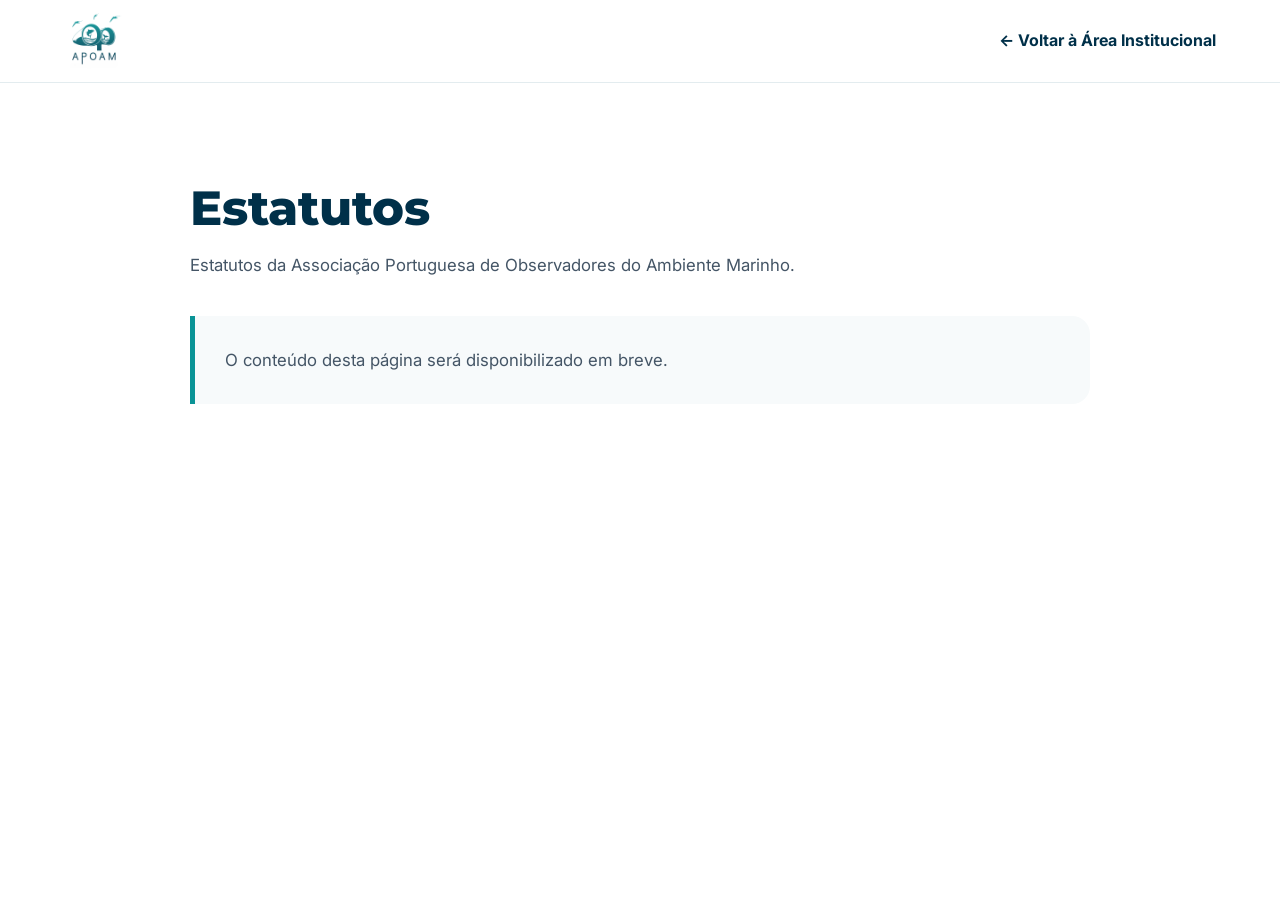
==== estatutos.html @ 11c48607 "seccao nova" ====
<!DOCTYPE html>
<html lang="pt-PT">
<head>
    <meta charset="UTF-8">
    <meta name="viewport" content="width=device-width, initial-scale=1">
    <title>Estatutos | APOAM</title>
    <meta name="description" content="Estatutos da Associação Portuguesa de Observadores do Ambiente Marinho.">
    <link rel="preconnect" href="https://fonts.googleapis.com">
    <link rel="preconnect" href="https://fonts.gstatic.com" crossorigin>
    <link href="https://fonts.googleapis.com/css2?family=Montserrat:wght@500;700;800&family=Inter:wght@300;400;500;600&display=swap" rel="stylesheet">
    <link rel="stylesheet" href="assets/css/style.css">
</head>
<body>
    <header class="simple-header">
        <a href="index.html" aria-label="APOAM - página inicial"><img src="assets/img/logo-navbar.png" alt="APOAM"></a>
        <a class="back-home" href="index.html#institutional">← Voltar à Área Institucional</a>
    </header>
    <main class="document-page">
        <h1>Estatutos</h1>
        <p>Estatutos da Associação Portuguesa de Observadores do Ambiente Marinho.</p>
        <div class="document-placeholder">
            <p>O conteúdo desta página será disponibilizado em breve.</p>
        </div>
    </main>
</body>
</html>
---- assets/css/style.css ----
:root{
    --ocean:#003049;
    --atlantic:#005F73;
    --turquoise:#0A9396;
    --foam:#94D2BD;
    --sand:#E9D8A6;
    --white:#ffffff;
    --light:#f7fafb;
    --text:#243746;
    --shadow:0 15px 40px rgba(0,0,0,.15);
    --radius:18px;
    --max-width:1280px;
}

*{margin:0;padding:0;box-sizing:border-box}

html{scroll-behavior:smooth}

body{
    font-family:"Inter",sans-serif;
    color:var(--text);
    background:#fff;
    overflow-x:hidden;
    line-height:1.7;
}

img{display:block;max-width:100%}
a{text-decoration:none;color:inherit}
ul{list-style:none}
section{position:relative}

h1,h2,h3,h4{
    font-family:"Montserrat",sans-serif;
    color:var(--ocean);
}
h1{font-size:4.8rem;line-height:1.05;font-weight:800}
h2{font-size:2.8rem;margin-bottom:25px}
h3{font-size:1.4rem;margin-bottom:15px}
p{font-size:1.05rem;color:#445566}

.container{width:min(90%,var(--max-width));margin:auto}
.section{padding:110px 0}
.center{text-align:center;margin-bottom:70px}

/* LOADER */
#loader{
    position:fixed;
    inset:0;
    background:#fff;
    display:flex;
    justify-content:center;
    align-items:center;
    z-index:99999;
    transition:opacity .4s,visibility .4s;
}
.spinner{
    width:60px;height:60px;
    border:6px solid #d9ecef;
    border-top-color:var(--turquoise);
    border-radius:50%;
    animation:spin 1s linear infinite;
}
body.loaded #loader{
    opacity:0;
    visibility:hidden;
    pointer-events:none;
}

/* HERO */
.hero{
    position:relative;
    width:100%;
    min-height:850px;
    height:100vh;
    overflow:hidden;
    display:flex;
    justify-content:center;
    align-items:center;
    background:linear-gradient(rgba(5,25,35,.20),rgba(5,25,35,.35));
    padding-top:82px;
}

/* NAVBAR — única definição */
.navbar{
    position:fixed;
    top:0;
    left:0;
    width:100%;
    height:82px;
    padding:0 5%;
    display:grid;
    grid-template-columns:1fr auto 1fr;
    align-items:center;
    background:#fff;
    border-bottom:1px solid #e3ecef;
    box-shadow:0 4px 18px rgba(0,48,73,.08);
    z-index:9999;
}

.nav-logo{
    justify-self:start;
    display:flex;
    align-items:center;
    width:190px;
    height:82px;
    z-index:2;
}

.nav-logo img{
    display:block;
    width:auto;
    height:auto;
    max-width:165px;
    max-height:58px;
    object-fit:contain;
}

.nav-menu{
    grid-column:2;
    display:flex;
    align-items:center;
    justify-content:center;
    gap:30px;
    margin:0;
    padding:0;
}

.nav-menu li{position:relative}

.nav-menu a{
    position:relative;
    display:block;
    padding:29px 0;
    color:var(--ocean);
    font-size:.92rem;
    font-weight:600;
    white-space:nowrap;
    transition:color .25s ease;
}

.nav-menu a::after{
    content:"";
    position:absolute;
    left:0;
    bottom:20px;
    width:0;
    height:2px;
    background:var(--turquoise);
    transition:width .25s ease;
}

.nav-menu a:hover,
.nav-menu a.active{color:var(--turquoise)}

.nav-menu a:hover::after,
.nav-menu a.active::after{width:100%}


.menu-toggle{
    display:none;
    justify-self:end;
    width:44px;
    height:44px;
    padding:8px;
    border:0;
    background:transparent;
    cursor:pointer;
    z-index:3;
}

.menu-toggle span{
    display:block;
    width:25px;
    height:2px;
    margin:5px auto;
    background:var(--ocean);
    border-radius:2px;
    transition:transform .25s ease,opacity .25s ease;
}

.menu-toggle.active span:nth-child(1){transform:translateY(7px) rotate(45deg)}
.menu-toggle.active span:nth-child(2){opacity:0}
.menu-toggle.active span:nth-child(3){transform:translateY(-7px) rotate(-45deg)}

.navbar.scrolled{
    box-shadow:0 6px 24px rgba(0,48,73,.13);
}

/* HERO */
.hero-content{
    width:min(92vw,1500px);
}
.hero-logo{
    width:100%;
    height:auto;
    border-radius:20px;
    box-shadow:0 30px 80px rgba(0,0,0,.30);
}
.scroll-indicator{
    position:absolute;
    bottom:35px;
    left:50%;
    transform:translateX(-50%);
    color:#fff;
    letter-spacing:3px;
    text-transform:uppercase;
    font-size:.85rem;
    opacity:.85;
    animation:bounce 2s infinite;
}

/* ABOUT */
#about{background:#fff}
#about .container{
    display:grid;
    grid-template-columns:1.1fr .9fr;
    gap:80px;
    align-items:center;
}
#about .text{animation:fadeInLeft .9s ease}
#about h2{
    position:relative;
    display:inline-block;
    margin-bottom:35px;
}
#about h2::after{
    content:"";
    position:absolute;
    left:0;
    bottom:-12px;
    width:70px;
    height:5px;
    border-radius:10px;
    background:var(--turquoise);
}
#about p{
    margin-bottom:25px;
    color:#556677;
    font-size:1.08rem;
}
#about .text ul,
#mission .mission-content ul,
#observer .observer-content ul {
    list-style:disc;
    padding-left:25px;
    margin:10px 0 25px;
}
#about .text li,
#mission .mission-content li,
#observer .observer-content li {
    margin-bottom:12px;
    color:#556677;
}
#about .text li::marker,
#mission .mission-content li::marker,
#observer .observer-content li::marker {
	color:var(--turquoise);
}
#about .button{
    display:inline-block;
    margin-top:15px;
    padding:16px 34px;
    background:var(--ocean);
    color:#fff;
    border-radius:40px;
    transition:.35s;
    box-shadow:var(--shadow);
}
#about .button:hover{
    background:var(--turquoise);
    transform:translateY(-4px);
}
#about .image{position:relative}
#about .about-images{
    display:grid;
    grid-template-columns:1fr;
    gap:20px;
}
#about .about-images img{
    width:100%;
    height:360px;
    object-fit:cover;
    border-radius:var(--radius);
    box-shadow:var(--shadow);
    transition:.5s;
}
#about .about-images img:hover{transform:scale(1.04)}

/* STATS */
#stats{
    padding:120px 0;
    background:linear-gradient(rgba(0,48,73,.85),rgba(0,48,73,.85)),url("../img/stats-bg.jpg");
    background-size:cover;
    background-position:center;
    background-attachment:fixed;
}
.stats-container{
    width:min(92%,1200px);
    margin:auto;
    display:grid;
    grid-template-columns:repeat(4,1fr);
    gap:35px;
    text-align:center;
}
.stats-container>div{
    padding:35px;
    background:rgba(255,255,255,.08);
    backdrop-filter:blur(10px);
    border:1px solid rgba(255,255,255,.15);
    border-radius:20px;
    transition:.35s;
}
.stats-container>div:hover{
    transform:translateY(-8px);
    background:rgba(255,255,255,.14);
}
.counter{
    color:#fff;
    font-size:4rem;
    font-weight:800;
    margin-bottom:15px;
}
.stats-container p{color:#d8f0f1}

/* GALLERY */
#gallery{background:#fff}
.gallery{
    width:min(92%,1280px);
    margin:auto;
    display:grid;
    grid-template-columns:repeat(3,1fr);
    gap:20px;
}
.gallery img{
    width:100%;
    height:300px;
    object-fit:cover;
    border-radius:18px;
    cursor:pointer;
    transition:.45s;
    box-shadow:0 12px 30px rgba(0,0,0,.08);
}
.gallery img:hover{
    transform:scale(1.04);
    box-shadow:0 25px 50px rgba(0,0,0,.16);
}
.section h2.center{
    position:relative;
    display:block;
    margin-bottom:70px;
}
.section h2.center::after{
    content:"";
    display:block;
    width:90px;height:5px;
    border-radius:10px;
    margin:18px auto 0;
    background:linear-gradient(90deg,var(--turquoise),var(--foam));
}

/* ÁREA INSTITUCIONAL */
.institutional-section{
    background:#f5f9fa;
}
.institutional-grid{
    display:grid;
    grid-template-columns:repeat(4,1fr);
    gap:24px;
    margin-top:45px;
}
.institutional-card{
    min-height:275px;
    padding:32px 26px;
    display:flex;
    flex-direction:column;
    align-items:flex-start;
    border-radius:var(--radius);
    background:#fff;
    box-shadow:0 10px 28px rgba(0,48,73,.09);
    transition:transform .25s ease,box-shadow .25s ease;
}
.institutional-card:hover{
    transform:translateY(-6px);
    box-shadow:var(--shadow);
}
.institutional-card > i{
    width:52px;
    height:52px;
    display:grid;
    place-items:center;
    margin-bottom:24px;
    border-radius:50%;
    color:var(--ocean);
    background:var(--foam);
    font-size:1.25rem;
}
.institutional-card h3{
    margin-bottom:12px;
}
.institutional-card p{
    margin-bottom:20px;
    font-size:.98rem;
    line-height:1.6;
}
.institutional-card > span{
    margin-top:auto;
    color:var(--turquoise);
    font-weight:700;
}

/* PÁGINAS INSTITUCIONAIS */
.simple-header{
    min-height:82px;
    padding:12px 5%;
    display:flex;
    align-items:center;
    justify-content:space-between;
    border-bottom:1px solid #e3ecef;
    background:#fff;
}
.simple-header img{
    width:58px;
    height:58px;
    object-fit:contain;
}
.back-home{
    color:var(--ocean);
    font-weight:700;
}
.back-home:hover{
    color:var(--turquoise);
}
.document-page{
    width:min(92%,900px);
    min-height:calc(100vh - 82px);
    margin:auto;
    padding:100px 0;
}
.document-page h1{
    margin-bottom:18px;
    font-size:3rem;
}
.document-page p{
    max-width:720px;
}
.document-placeholder{
    margin-top:36px;
    padding:30px;
    border-left:5px solid var(--turquoise);
    border-radius:0 var(--radius) var(--radius) 0;
    background:var(--light);
}

/* VOLUNTEERING / GOOGLE FORM */
.volunteer-section{
    padding:90px 20px;
    background:#f5f9fa;
}
.volunteer-box{
    max-width:760px;
    margin:0 auto;
    padding:55px 40px;
    text-align:center;
    background:#fff;
    border-radius:20px;
    box-shadow:var(--shadow);
}
.volunteer-icon{
    width:65px;height:65px;
    margin:0 auto 22px;
    display:flex;
    align-items:center;
    justify-content:center;
    border-radius:50%;
    font-size:26px;
    background:var(--foam);
}
.volunteer-label{
    display:block;
    margin-bottom:12px;
    font-size:.78rem;
    font-weight:700;
    letter-spacing:2px;
}
.volunteer-box h2{
    margin:0 0 20px;
    font-size:2.4rem;
}
.volunteer-box p{
    max-width:620px;
    margin:0 auto 10px;
}
.volunteer-button{
    display:inline-flex;
    align-items:center;
    gap:12px;
    margin-top:28px;
    padding:14px 26px;
    border-radius:8px;
    font-weight:700;
    color:#fff;
    background:var(--turquoise);
    transition:transform .2s ease,box-shadow .2s ease,background .2s ease;
}
.volunteer-button:hover{
    transform:translateY(-2px);
    box-shadow:var(--shadow);
    background:var(--ocean);
}

/* FOOTER */
footer{
    background:#01283d;
    color:#fff;
    padding:90px 0 35px;
}
.footer-grid{
    width:min(92%,1280px);
    margin:auto;
    display:grid;
    grid-template-columns:2fr 1fr 1fr;
    gap:60px;
}
.footer-grid h3{
    color:#fff;
    font-size:2rem;
    margin-bottom:20px;
}
.footer-grid h4{color:var(--foam);margin-bottom:20px}
.footer-grid p{color:#d8e4ea}
.footer-grid li{margin-bottom:12px}
.footer-grid a{color:#d8e4ea;transition:.3s}
.footer-grid a:hover{color:#fff;padding-left:8px}
.copyright{
    margin-top:60px;
    text-align:center;
    color:#aac0ca;
    font-size:.9rem;
}

/* SCROLL / REVEAL */
.progress-bar{
    position:fixed;
    top:0;left:0;
    width:0%;
    height:4px;
    background:linear-gradient(90deg,var(--turquoise),var(--foam));
    z-index:10000;
}
.reveal{
    opacity:0;
    transform:translateY(50px);
    transition:1s;
}
.reveal.visible{
    opacity:1;
    transform:none;
}

::-webkit-scrollbar{width:11px}
::-webkit-scrollbar-track{background:#eef7fa}
::-webkit-scrollbar-thumb{background:var(--atlantic);border-radius:30px}
::-webkit-scrollbar-thumb:hover{background:var(--turquoise)}
::selection{background:var(--turquoise);color:#fff}

/* RESPONSIVE */
@media (max-width:1100px){
    .navbar{padding:0 3%}
    .nav-menu{gap:22px}
    .nav-menu a{font-size:.86rem}
    .cards{grid-template-columns:repeat(2,1fr)}
    .gallery{grid-template-columns:repeat(2,1fr)}
    .institutional-grid{grid-template-columns:repeat(2,1fr)}
    #about .container{grid-template-columns:1fr;gap:50px}
    #about .about-images{grid-template-columns:1fr}
    #about .about-images img{height:300px}
    .stats-container{grid-template-columns:repeat(2,1fr)}
}

@media (max-width:850px){
    .hero{
    min-height:650px;
    height:auto;
    padding-top:70px;
    padding-bottom:70px;
}
.hero-content{
    width:94%;
}

.hero-logo{
    width:100%;
    border-radius:12px;
}
    .navbar{
        height:70px;
        padding:0 20px;
        grid-template-columns:1fr auto;
    }
    .nav-logo{
        width:160px;
        height:70px;
    }
    .nav-logo img{
        max-width:145px;
        max-height:52px;
    }
    .menu-toggle{display:block}
    .nav-menu{
        grid-column:1 / -1;
        position:absolute;
        top:70px;
        left:0;
        width:100%;
        display:flex;
        flex-direction:column;
        align-items:stretch;
        gap:0;
        padding:12px 20px 20px;
        background:#fff;
        border-bottom:1px solid #e5edf0;
        box-shadow:0 12px 25px rgba(0,48,73,.10);
        opacity:0;
        visibility:hidden;
        transform:translateY(-10px);
        pointer-events:none;
        transition:.25s ease;
    }
    .navbar.menu-open .nav-menu{
        opacity:1;
        visibility:visible;
        transform:translateY(0);
        pointer-events:auto;
    }
    .nav-menu li{width:100%}
    .nav-menu a{padding:13px 5px;font-size:.95rem}
    .nav-menu a::after{display:none}
    .nav-menu .join-nav{
         margin-top: 5px;
         padding: 12px 15px;
         text-align: center;
     }
    h1{font-size:3rem}
    h2{font-size:2.2rem}
    .cards{grid-template-columns:1fr}
    .gallery{grid-template-columns:1fr}
    .institutional-grid{grid-template-columns:1fr}
    .gallery img{height:260px}
    .footer-grid{grid-template-columns:1fr;text-align:center;gap:40px}
    .stats-container{grid-template-columns:1fr;gap:25px}
}

@media (max-width:500px){
    .hero{
    min-height:560px;
    height:auto;
    padding-top:64px;
    padding-bottom:55px;
}
.hero-content{
    width:96%;
}

.hero-logo{
    border-radius:10px;
}
    .navbar{height:64px;padding:0 15px}
    .nav-logo{height:64px}
    .nav-menu{top:64px}
    h1{font-size:2rem}
    h2{font-size:1.8rem}
    .section{padding:80px 0}
    .container{width:94%}
    .gallery img{height:220px}
    .document-page{padding:65px 0}
    .document-page h1{font-size:2.2rem}
    .counter{font-size:3rem}
    .volunteer-section{padding:60px 15px}
    .volunteer-box{padding:40px 22px;border-radius:15px}
    .volunteer-box h2{font-size:2rem}
}
@keyframes spin{from{transform:rotate(0)}to{transform:rotate(360deg)}}
@keyframes bounce{
    0%,100%{transform:translate(-50%,0)}
    50%{transform:translate(-50%,-10px)}
}
@keyframes fadeInLeft{
    from{opacity:0;transform:translateX(-40px)}
    to{opacity:1;transform:none}
}
/* =========================================================
   CORREÇÕES MOBILE — APOAM
   ========================================================= */

@media (max-width: 850px) {

    /* NAVBAR */
    .navbar {
        position: fixed;
        top: 0;
        left: 0;
        right: 0;
        width: 100%;
        height: 70px;
        padding: 0 18px;
        display: grid;
        grid-template-columns: minmax(0, 1fr) auto;
        align-items: center;
        z-index: 9999;
    }

    .nav-logo {
        width: auto;
        max-width: calc(100vw - 90px);
        height: 70px;
        min-width: 0;
        overflow: hidden;
    }

    .nav-logo img {
        display: block;
        width: auto;
        height: auto;
        max-width: 145px;
        max-height: 52px;
        object-fit: contain;
    }

    /* BOTÃO HAMBURGER */
    .menu-toggle {
        display: block;
        width: 44px;
        height: 44px;
        padding: 8px;
        margin: 0;
        justify-self: end;
        position: relative;
        z-index: 10001;
    }

    /* MENU MOBILE */
    .nav-menu {
        position: absolute;
        top: 70px;
        left: 0;
        right: 0;
        width: 100%;
        max-height: calc(100vh - 70px);
        overflow-y: auto;

        display: flex;
        flex-direction: column;
        align-items: stretch;
        justify-content: flex-start;

        gap: 0;
        margin: 0;
        padding: 10px 18px 18px;

        background: #fff;
        border-bottom: 1px solid #e3ecef;
        box-shadow: 0 12px 28px rgba(0, 48, 73, 0.14);

        opacity: 0;
        visibility: hidden;
        pointer-events: none;

        transform: translateY(-8px);

        transition:
            opacity 0.2s ease,
            transform 0.2s ease,
            visibility 0.2s ease;

        z-index: 10000;
    }

    .navbar.menu-open .nav-menu {
        opacity: 1;
        visibility: visible;
        pointer-events: auto;
        transform: translateY(0);
    }

    .nav-menu li {
        width: 100%;
        flex: none;
    }

    .nav-menu a {
        width: 100%;
        padding: 13px 6px;
        font-size: 0.95rem;
        line-height: 1.35;
        white-space: normal;
    }

    .nav-menu a::after {
        display: none;
    }

    .nav-menu .join-nav {
         margin-top: 5px;
         padding: 12px 15px;
         text-align: center;
     }


    /* HERO */
    .hero {
        min-height: 0;
        height: auto;
        padding-top: 90px;
        padding-bottom: 50px;
    }

    .hero-content {
        width: 94%;
        max-width: none;
    }

    .hero-logo {
        width: 100%;
        height: auto;
        border-radius: 12px;
    }

    /* retirar "Deslize" */
    .scroll-indicator {
        display: none;
    }


    /* QUEM SOMOS */
    .section {
        padding: 80px 0;
    }

    #about .container {
        width: 92%;
        grid-template-columns: 1fr;
        gap: 42px;
    }

    #about p {
        font-size: 1rem;
    }


    /* PROJETOS */
    .cards {
        width: 92%;
        grid-template-columns: 1fr;
        gap: 24px;
    }

    .card {
        padding: 38px 25px;
    }


    /* GALERIA */
    .gallery {
        width: 92%;
        grid-template-columns: 1fr;
        gap: 16px;
    }

    .gallery img {
        height: auto;
        aspect-ratio: 16 / 10;
    }


    /* ESTATÍSTICAS */
    .stats-container {
        width: 92%;
        grid-template-columns: 1fr;
        gap: 20px;
    }


    /* TORNA-TE ASSOCIADO */
    .volunteer-section {
        padding: 65px 15px;
    }

    .volunteer-box {
        width: 100%;
        padding: 40px 22px;
        border-radius: 16px;
    }


    /* FOOTER */
    .footer-grid {
        width: 92%;
        grid-template-columns: 1fr;
        gap: 35px;
        text-align: center;
    }
}


/* TELEMÓVEIS PEQUENOS */
@media (max-width: 500px) {

    .navbar {
        height: 64px;
        padding: 0 14px;
    }

    .nav-logo {
        height: 64px;
        max-width: calc(100vw - 80px);
    }

    .nav-logo img {
        max-width: 125px;
        max-height: 48px;
    }

    .menu-toggle {
        width: 42px;
        height: 42px;
    }

    .nav-menu {
        top: 64px;
        max-height: calc(100vh - 64px);
        padding-left: 14px;
        padding-right: 14px;
    }

    .hero {
        padding-top: 78px;
        padding-bottom: 40px;
    }

    .hero-content {
        width: 96%;
    }

    .hero-logo {
        border-radius: 9px;
    }

    .container {
        width: 94%;
    }

    .section {
        padding: 70px 0;
    }

    h2 {
        font-size: 1.8rem;
    }

    .volunteer-box {
        padding: 35px 18px;
    }

    .volunteer-box h2 {
        font-size: 1.9rem;
    }

    .volunteer-button {
        width: 100%;
        justify-content: center;
    }
}


/* TELEMÓVEIS MUITO PEQUENOS */
@media (max-width: 360px) {

    .navbar {
        padding-left: 10px;
        padding-right: 10px;
    }

    .nav-logo img {
        max-width: 112px;
        max-height: 44px;
    }

    .hero-content {
        width: 97%;
    }

    .volunteer-box {
        padding-left: 15px;
        padding-right: 15px;
    }
}
/* =========================================================
   MISSÃO
   ========================================================= */

.mission-section {
    background: #f5f9fa;
}

.mission-content {
    max-width: 900px;
    margin: 0 auto;
}

.mission-content p {
    margin-bottom: 20px;
    line-height: 1.8;
}


/* =========================================================
   O OBSERVADOR
   ========================================================= */

.observer-section {
    background: #ffffff;
}

.observer-content {
    width: min(92%, 1100px);
    margin: 0 auto;
    display: grid;
    grid-template-columns: 1fr 320px;
    gap: 60px;
    align-items: start;
}

.observer-text {
    min-width: 0;
}

.observer-images {
    display: flex;
    flex-direction: column;
    gap: 20px;
}

.observer-images img {
    width: 100%;
    height: 220px;
    object-fit: cover;
    border-radius: var(--radius);
    box-shadow: var(--shadow);
    transition: transform .4s ease;
}

.observer-images img:hover {
    transform: scale(1.03);
}

.observer-content p {
    margin-bottom: 20px;
    line-height: 1.8;
}


/* =========================================================
   MOBILE
   ========================================================= */

@media (max-width: 850px) {

    .mission-content,
    .observer-content {
    width: 92%;
    grid-template-columns: 1fr;
    gap: 35px;
}

.observer-images {
    display: grid;
    grid-template-columns: 1fr;
    gap: 16px;
}

.observer-images img {
    height: 260px;
}

    .mission-content p,
    .observer-content p {
        font-size: 1rem;
        line-height: 1.7;
    }

}
html {
    scroll-padding-top: 90px;
}

@media (max-width: 500px) {
    html {
        scroll-padding-top: 75px;
    }
}
/* =========================================================
   DESTAQUE "JUNTA-TE" NA NAVBAR
   ========================================================= */

.nav-menu .join-nav {
    background: var(--turquoise);
    color: #fff;
    padding: 10px 18px;
    border-radius: 25px;
    font-weight: 600;
    transition: all 0.25s ease;
}

.nav-menu .join-nav:hover {
    background: var(--ocean);
    color: #fff;
    transform: translateY(-1px);
}

/* Remove o efeito de linha inferior apenas deste botão */
.nav-menu .join-nav::after {
    display: none;
}
@media (max-width: 850px) {

    .nav-menu .join-nav {
        display: block;
        width: 100%;
        margin-top: 8px;
        padding: 12px 15px;
        text-align: center;
        border-radius: 8px;
    }

    .social-links {
        justify-content: center;
    }

}
/* Centrar títulos e subtítulos das secções */ 

	.section-header { 
		text-align: center; 
}
	
	.section-header h2 { 
		text-align: center; 
}
	
	.section-header p { 
		text-align: center; 
		
}
/* Texto justificado nas secções */
.section p {
    text-align: justify;
}
/* Texto das listas sempre justificado */
.section ul li,
.section ol li {
    text-align: justify;
}
/*Marcadores Turquesa */
.section ul li::marker,
.section ol li::marker {
    color: var(--turquoise);
}

.social-links {
    display: flex;
    gap: 10px;
    margin-top: 18px;
}

.social-links a {
    width: 38px;
    height: 38px;
    display: flex;
    align-items: center;
    justify-content: center;
    border: 1px solid rgba(255,255,255,.3);
    border-radius: 50%;
    color: #fff;
    font-size: 17px;
    transition: .3s ease;
}

.social-links a:hover {
    background: var(--turquoise);
    border-color: var(--turquoise);
    transform: translateY(-3px);
}
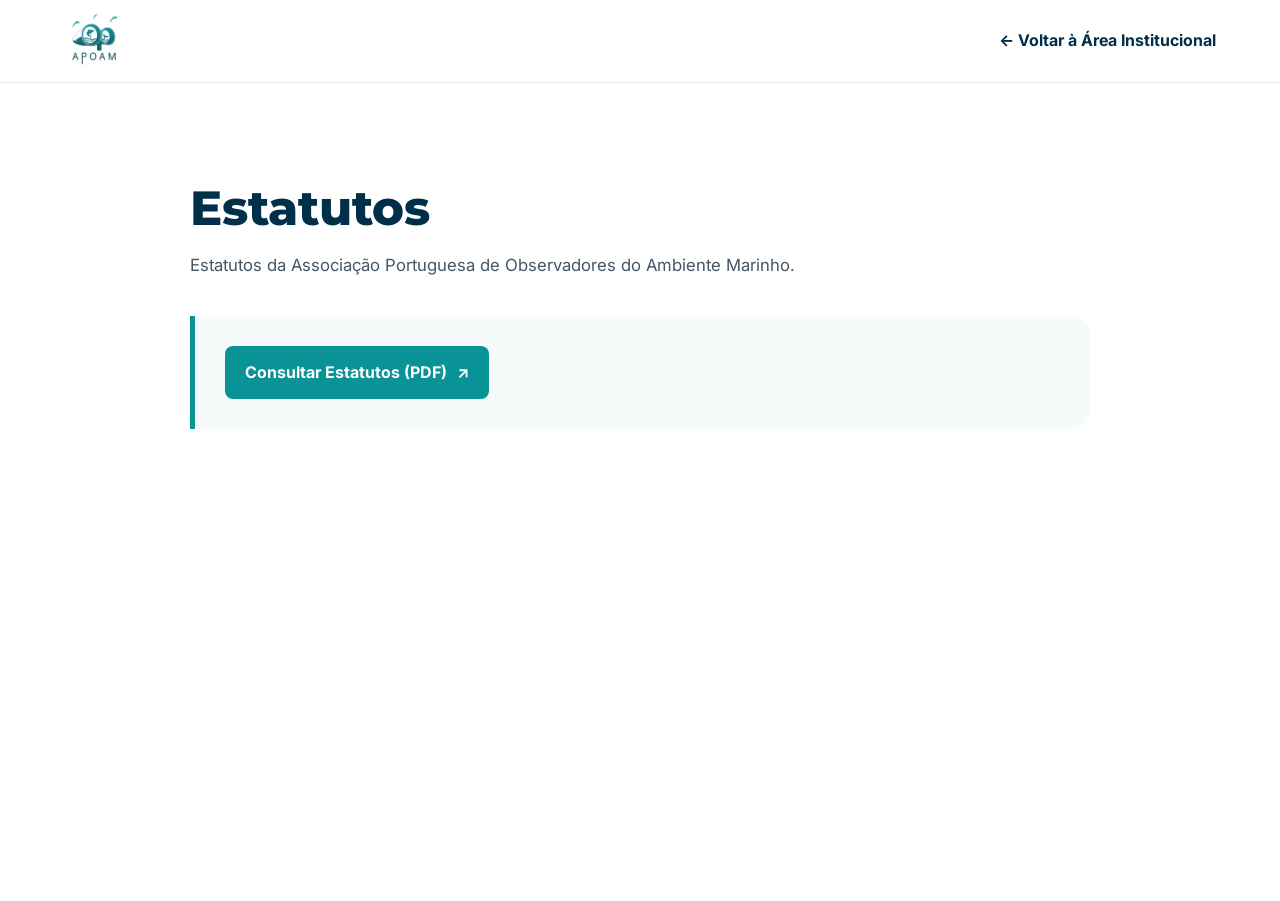
==== commit 4e2e8a1d: "estatutos" ====
--- a/estatutos.html
+++ b/estatutos.html
@@ -19,7 +19,10 @@
         <h1>Estatutos</h1>
         <p>Estatutos da Associação Portuguesa de Observadores do Ambiente Marinho.</p>
         <div class="document-placeholder">
-            <p>O conteúdo desta página será disponibilizado em breve.</p>
+            <a class="document-download" href="assets/docs/Estatutos.pdf" target="_blank" rel="noopener noreferrer">
+                Consultar Estatutos (PDF)
+                <span aria-hidden="true">↗</span>
+            </a>
         </div>
     </main>
 </body>
--- a/assets/css/style.css
+++ b/assets/css/style.css
@@ -449,6 +449,45 @@
     border-left:5px solid var(--turquoise);
     border-radius:0 var(--radius) var(--radius) 0;
     background:var(--light);
+}
+.document-placeholder h2{
+    margin:48px 0 22px;
+    font-size:1.8rem;
+}
+.document-placeholder h2:first-child{
+    margin-top:0;
+}
+.document-placeholder h3{
+    margin:32px 0 10px;
+    font-size:1.25rem;
+}
+.document-placeholder p{
+    margin:0 0 12px;
+    line-height:1.75;
+}
+.document-placeholder .document-clause{
+    padding-left:1.4rem;
+    text-indent:-1.4rem;
+}
+.document-placeholder .document-subclause{
+    padding-left:2.8rem;
+    text-indent:-1.4rem;
+}
+.document-download{
+    display:inline-flex;
+    align-items:center;
+    gap:10px;
+    padding:13px 20px;
+    border-radius:8px;
+    color:#fff;
+    font-weight:700;
+    background:var(--turquoise);
+    transition:background .2s ease,transform .2s ease;
+}
+.document-download:hover{
+    color:#fff;
+    background:var(--ocean);
+    transform:translateY(-2px);
 }
 
 /* VOLUNTEERING / GOOGLE FORM */
@@ -674,6 +713,8 @@
     .gallery img{height:220px}
     .document-page{padding:65px 0}
     .document-page h1{font-size:2.2rem}
+    .document-placeholder{padding:24px 18px}
+    .document-placeholder h2{font-size:1.5rem}
     .counter{font-size:3rem}
     .volunteer-section{padding:60px 15px}
     .volunteer-box{padding:40px 22px;border-radius:15px}
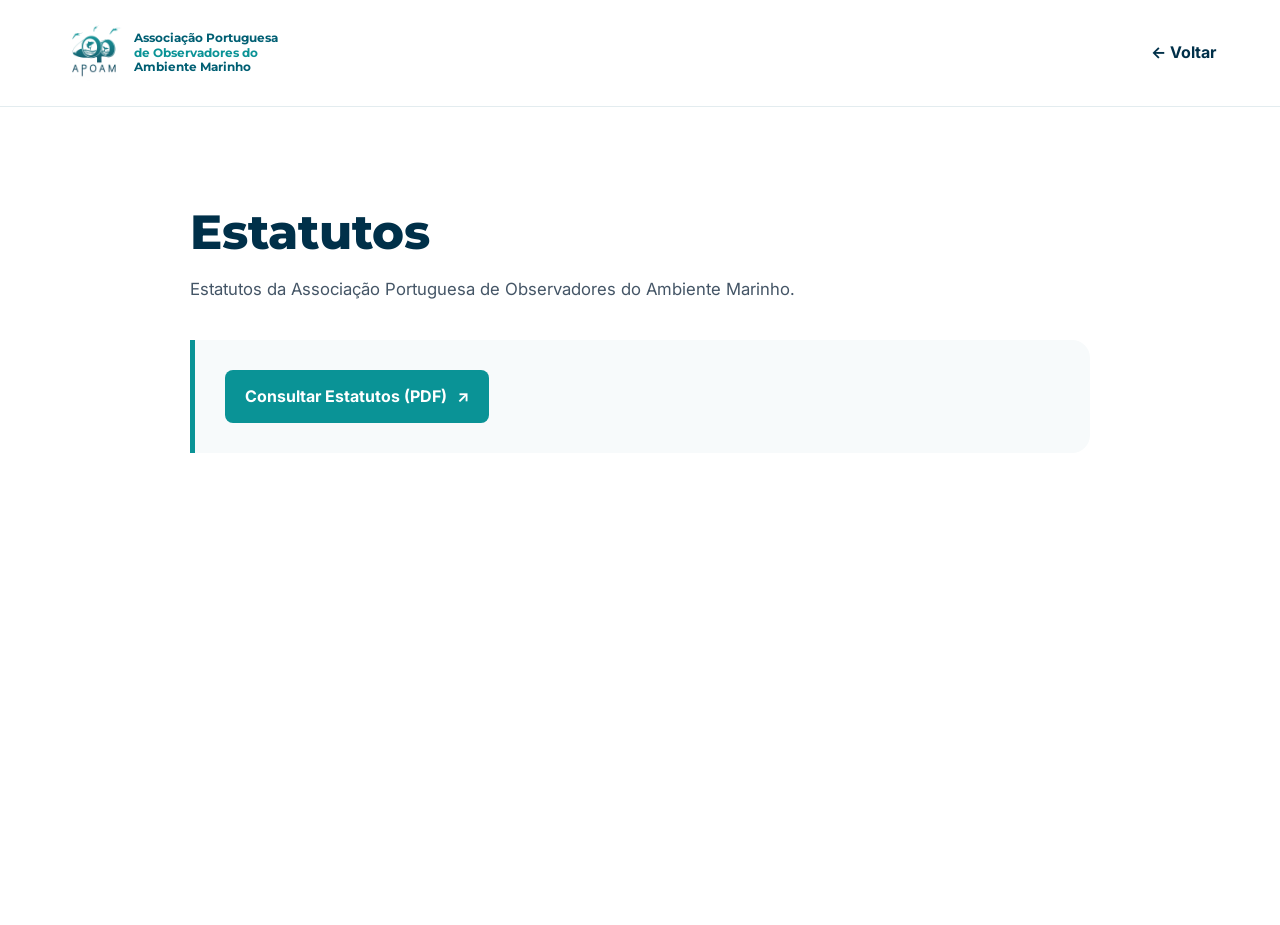
==== commit c2a07882: "botão voltar e navbars" ====
--- a/estatutos.html
+++ b/estatutos.html
@@ -12,8 +12,8 @@
 </head>
 <body>
     <header class="simple-header">
-        <a href="index.html" aria-label="APOAM - página inicial"><img src="assets/img/logo-navbar.png" alt="APOAM"></a>
-        <a class="back-home" href="index.html#institutional">← Voltar à Área Institucional</a>
+        <a href="index.html" class="nav-logo" aria-label="APOAM - página inicial"><img src="assets/img/logo-navbar.png" alt="APOAM"><span class="nav-title"><span>Associação Portuguesa</span><span>de Observadores do</span><span>Ambiente Marinho</span></span></a>
+        <a class="back-home" href="index.html#institutional">← Voltar</a>
     </header>
     <main class="document-page">
         <h1>Estatutos</h1>
--- a/assets/css/style.css
+++ b/assets/css/style.css
@@ -101,8 +101,9 @@
     justify-self:start;
     display:flex;
     align-items:center;
-    width:190px;
+    width:auto;
     height:82px;
+    gap:12px;
     z-index:2;
 }
 
@@ -113,6 +114,23 @@
     max-width:165px;
     max-height:58px;
     object-fit:contain;
+}
+
+.nav-title{
+    max-width:270px;
+    display:flex;
+    flex-direction:column;
+    font-family:"Montserrat",sans-serif;
+    font-size:.72rem;
+    font-weight:700;
+    line-height:1.25;
+}
+.nav-title span:nth-child(1),
+.nav-title span:nth-child(3){
+    color:var(--atlantic);
+}
+.nav-title span:nth-child(2){
+    color:var(--turquoise);
 }
 
 .nav-menu{
@@ -430,6 +448,29 @@
 .back-home:hover{
     color:var(--turquoise);
 }
+@media (max-width:850px){
+    .simple-header{
+        min-height:0;
+        padding:10px 18px;
+        flex-wrap:wrap;
+        gap:8px;
+    }
+    .simple-header .nav-logo{
+        height:52px;
+        gap:8px;
+    }
+    .simple-header .nav-logo img{
+        width:52px;
+        height:52px;
+        max-width:52px;
+        max-height:52px;
+    }
+    .simple-header .back-home{
+        width:100%;
+        text-align:right;
+        font-size:.85rem;
+    }
+}
 .document-page{
     width:min(92%,900px);
     min-height:calc(100vh - 82px);
@@ -464,6 +505,18 @@
 .document-placeholder p{
     margin:0 0 12px;
     line-height:1.75;
+}
+.document-placeholder ul{
+    margin:0 0 18px;
+    padding-left:1.4rem;
+    list-style:disc;
+}
+.document-placeholder li{
+    margin-bottom:10px;
+    line-height:1.75;
+}
+.document-placeholder li::marker{
+    color:var(--turquoise);
 }
 .document-placeholder .document-clause{
     padding-left:1.4rem;
@@ -488,6 +541,32 @@
     color:#fff;
     background:var(--ocean);
     transform:translateY(-2px);
+}
+.governing-bodies section + section{
+    margin-top:42px;
+}
+.governing-bodies dl{
+    margin:0;
+}
+.governing-bodies dl > div{
+    display:flex;
+    flex-wrap:wrap;
+    align-items:baseline;
+    gap:8px;
+    padding:13px 0;
+    border-bottom:1px solid #dce8eb;
+}
+.governing-bodies dt{
+    color:var(--ocean);
+    font-weight:700;
+}
+.governing-bodies dt::after{
+    content:":";
+}
+.governing-bodies dd{
+    margin:0;
+    color:#556677;
+    font-weight:400;
 }
 
 /* VOLUNTEERING / GOOGLE FORM */
@@ -715,6 +794,7 @@
     .document-page h1{font-size:2.2rem}
     .document-placeholder{padding:24px 18px}
     .document-placeholder h2{font-size:1.5rem}
+    .governing-bodies dl > div{gap:6px}
     .counter{font-size:3rem}
     .volunteer-section{padding:60px 15px}
     .volunteer-box{padding:40px 22px;border-radius:15px}
@@ -760,11 +840,18 @@
 
     .nav-logo img {
         display: block;
-        width: auto;
-        height: auto;
-        max-width: 145px;
-        max-height: 52px;
+        width:52px;
+        height:52px;
+        max-width:52px;
+        max-height:52px;
         object-fit: contain;
+    }
+
+    .nav-title {
+        display:flex;
+        max-width:200px;
+        font-size:.56rem;
+        line-height:1.2;
     }
 
     /* BOTÃO HAMBURGER */
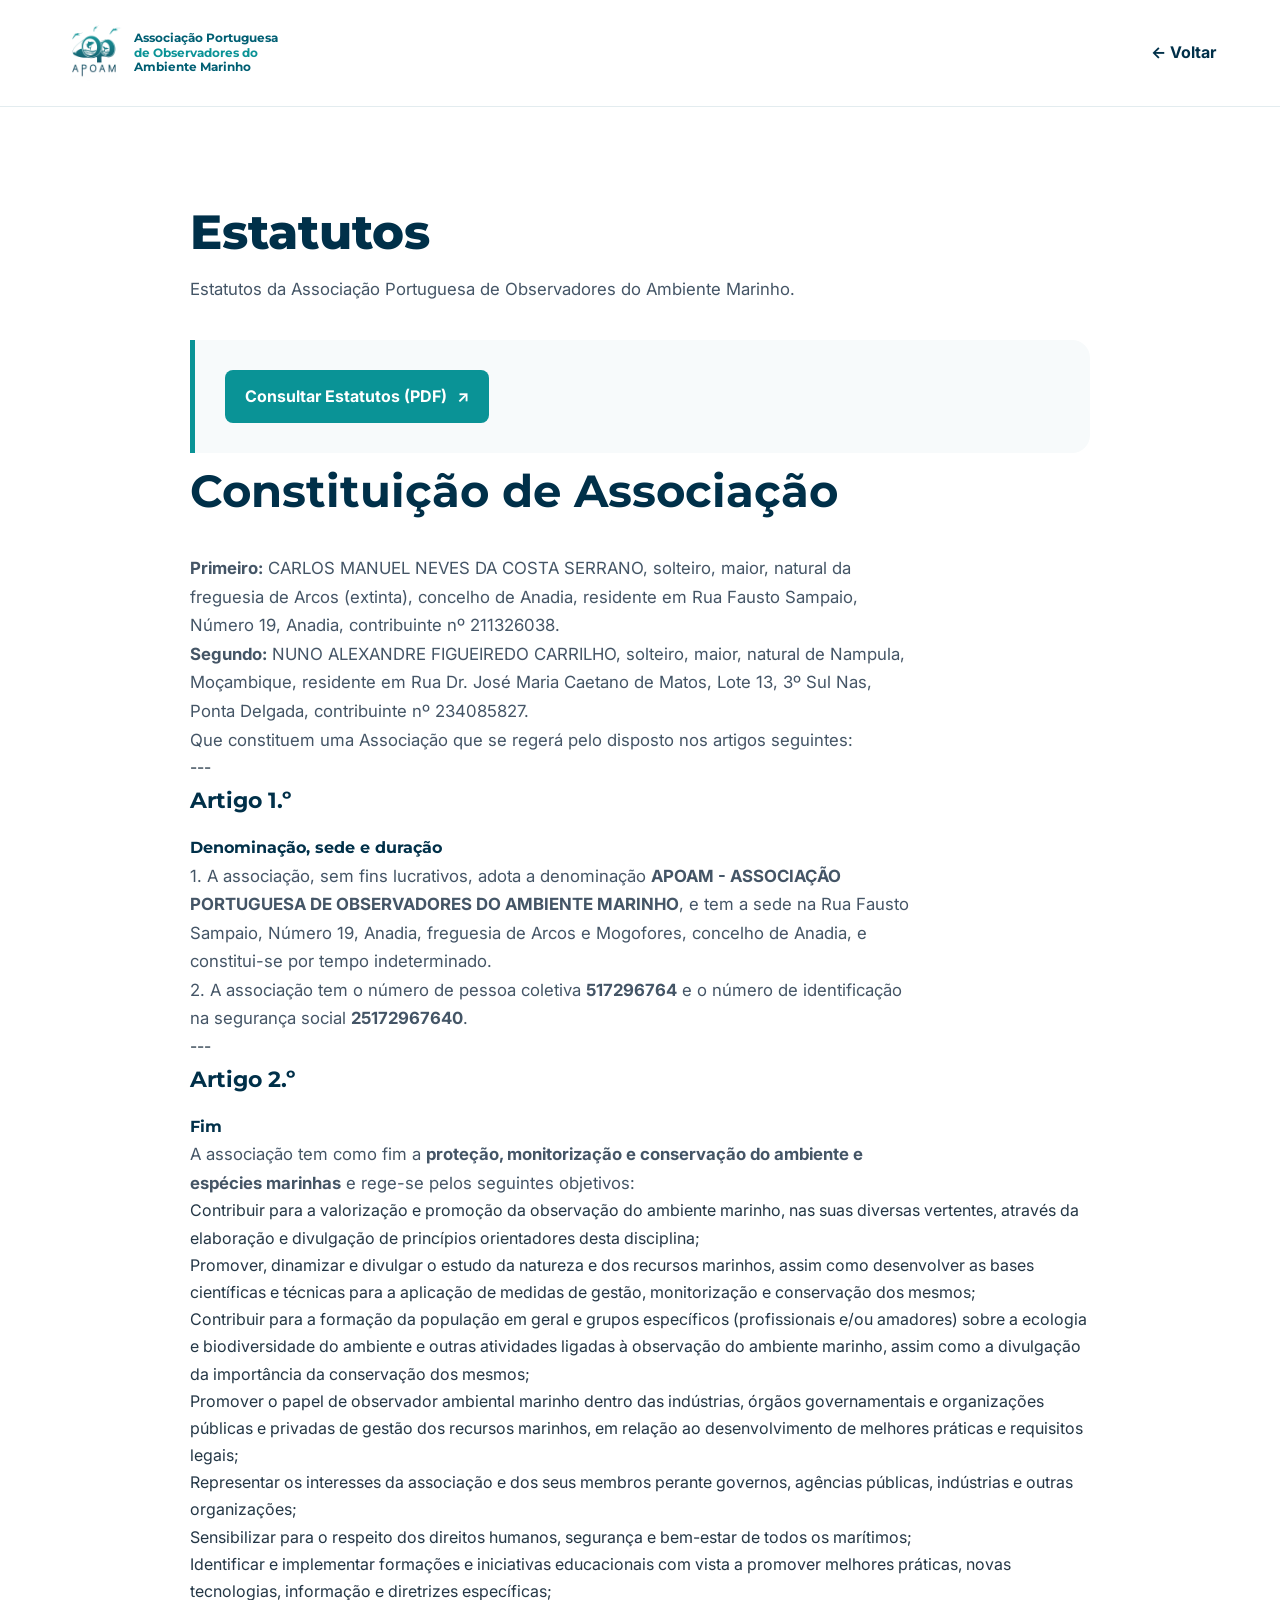
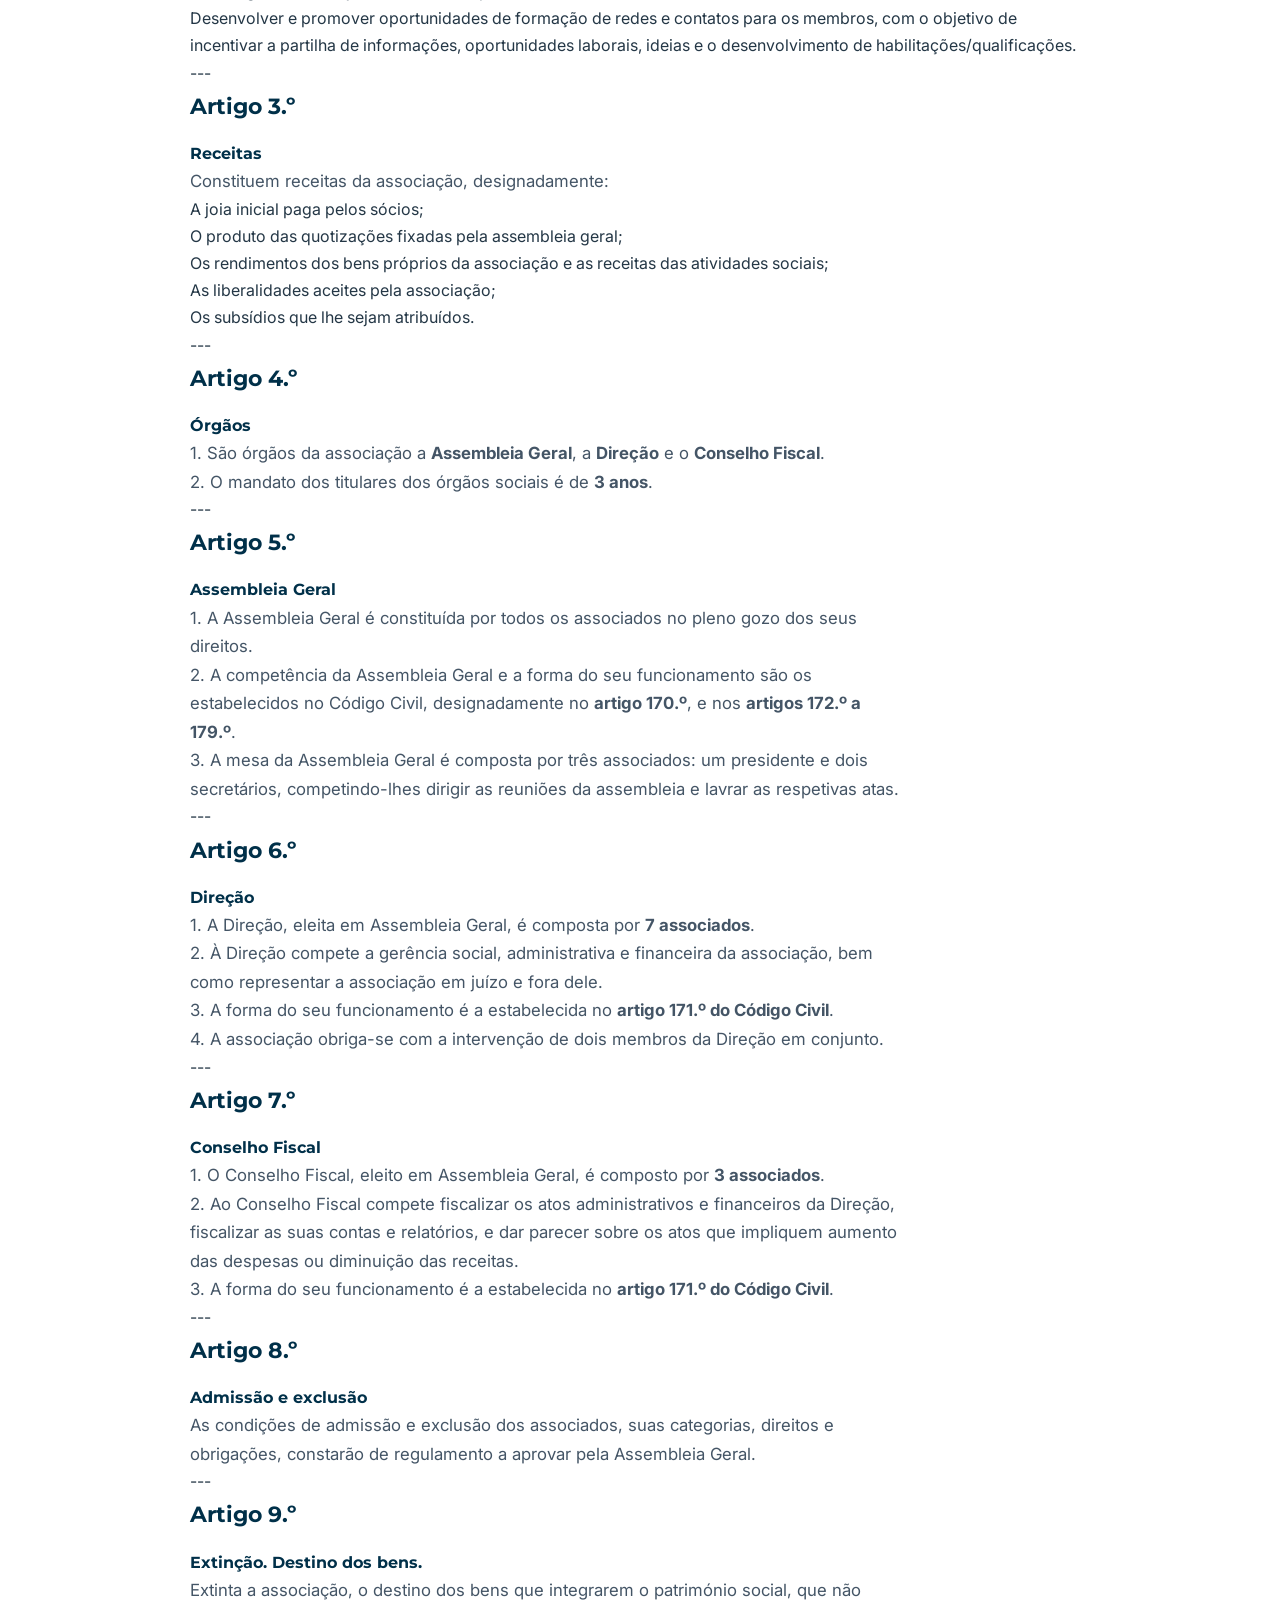
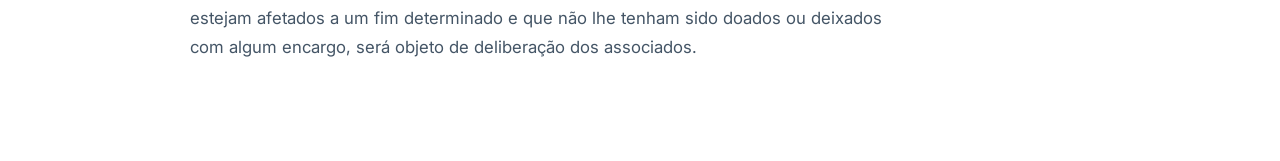
==== commit 0da635f2: "acordo orto e links" ====
--- a/estatutos.html
+++ b/estatutos.html
@@ -5,6 +5,8 @@
     <meta name="viewport" content="width=device-width, initial-scale=1">
     <title>Estatutos | APOAM</title>
     <meta name="description" content="Estatutos da Associação Portuguesa de Observadores do Ambiente Marinho.">
+    <link rel="icon" type="image/png" sizes="32x32" href="assets/img/favicon-32.png">
+    <link rel="apple-touch-icon" sizes="180x180" href="assets/img/favicon-180.png">
     <link rel="preconnect" href="https://fonts.googleapis.com">
     <link rel="preconnect" href="https://fonts.gstatic.com" crossorigin>
     <link href="https://fonts.googleapis.com/css2?family=Montserrat:wght@500;700;800&family=Inter:wght@300;400;500;600&display=swap" rel="stylesheet">
@@ -24,6 +26,129 @@
                 <span aria-hidden="true">↗</span>
             </a>
         </div>
+		<div class="estatutos-content">
+        <h2>Constituição de Associação</h2>
+
+        <p>
+            <strong>Primeiro:</strong> CARLOS MANUEL NEVES DA COSTA SERRANO, solteiro, maior, natural da freguesia de Arcos (extinta), concelho de Anadia, residente em Rua Fausto Sampaio, Número 19, Anadia, contribuinte nº 211326038.
+        </p>
+
+        <p>
+            <strong>Segundo:</strong> NUNO ALEXANDRE FIGUEIREDO CARRILHO, solteiro, maior, natural de Nampula, Moçambique, residente em Rua Dr. José Maria Caetano de Matos, Lote 13, 3º Sul Nas, Ponta Delgada, contribuinte nº 234085827.
+        </p>
+
+        <p>
+            Que constituem uma Associação que se regerá pelo disposto nos artigos seguintes:
+        </p>
+
+        ---
+        <h3>Artigo 1.º</h3>
+        <h4>Denominação, sede e duração</h4>
+        <p>
+            1. A associação, sem fins lucrativos, adota a denominação <strong>APOAM - ASSOCIAÇÃO PORTUGUESA DE OBSERVADORES DO AMBIENTE MARINHO</strong>, e tem a sede na Rua Fausto Sampaio, Número 19, Anadia, freguesia de Arcos e Mogofores, concelho de Anadia, e constitui-se por tempo indeterminado.
+        </p>
+        <p>
+            2. A associação tem o número de pessoa coletiva <strong>517296764</strong> e o número de identificação na segurança social <strong>25172967640</strong>.
+        </p>
+
+        ---
+        <h3>Artigo 2.º</h3>
+        <h4>Fim</h4>
+        <p>
+            A associação tem como fim a <strong>proteção, monitorização e conservação do ambiente e espécies marinhas</strong> e rege-se pelos seguintes objetivos:
+        </p>
+        <ul>
+            <li>Contribuir para a valorização e promoção da observação do ambiente marinho, nas suas diversas vertentes, através da elaboração e divulgação de princípios orientadores desta disciplina;</li>
+            <li>Promover, dinamizar e divulgar o estudo da natureza e dos recursos marinhos, assim como desenvolver as bases científicas e técnicas para a aplicação de medidas de gestão, monitorização e conservação dos mesmos;</li>
+            <li>Contribuir para a formação da população em geral e grupos específicos (profissionais e/ou amadores) sobre a ecologia e biodiversidade do ambiente e outras atividades ligadas à observação do ambiente marinho, assim como a divulgação da importância da conservação dos mesmos;</li>
+            <li>Promover o papel de observador ambiental marinho dentro das indústrias, órgãos governamentais e organizações públicas e privadas de gestão dos recursos marinhos, em relação ao desenvolvimento de melhores práticas e requisitos legais;</li>
+            <li>Representar os interesses da associação e dos seus membros perante governos, agências públicas, indústrias e outras organizações;</li>
+            <li>Sensibilizar para o respeito dos direitos humanos, segurança e bem-estar de todos os marítimos;</li>
+            <li>Identificar e implementar formações e iniciativas educacionais com vista a promover melhores práticas, novas tecnologias, informação e diretrizes específicas;</li>
+            <li>Desenvolver e promover oportunidades de formação de redes e contatos para os membros, com o objetivo de incentivar a partilha de informações, oportunidades laborais, ideias e o desenvolvimento de habilitações/qualificações.</li>
+        </ul>
+
+        ---
+        <h3>Artigo 3.º</h3>
+        <h4>Receitas</h4>
+        <p>
+            Constituem receitas da associação, designadamente:
+        </p>
+        <ul>
+            <li>A joia inicial paga pelos sócios;</li>
+            <li>O produto das quotizações fixadas pela assembleia geral;</li>
+            <li>Os rendimentos dos bens próprios da associação e as receitas das atividades sociais;</li>
+            <li>As liberalidades aceites pela associação;</li>
+            <li>Os subsídios que lhe sejam atribuídos.</li>
+        </ul>
+
+        ---
+        <h3>Artigo 4.º</h3>
+        <h4>Órgãos</h4>
+        <p>
+            1. São órgãos da associação a <strong>Assembleia Geral</strong>, a <strong>Direção</strong> e o <strong>Conselho Fiscal</strong>.
+        </p>
+        <p>
+            2. O mandato dos titulares dos órgãos sociais é de <strong>3 anos</strong>.
+        </p>
+
+        ---
+        <h3>Artigo 5.º</h3>
+        <h4>Assembleia Geral</h4>
+        <p>
+            1. A Assembleia Geral é constituída por todos os associados no pleno gozo dos seus direitos.
+        </p>
+        <p>
+            2. A competência da Assembleia Geral e a forma do seu funcionamento são os estabelecidos no Código Civil, designadamente no <strong>artigo 170.º</strong>, e nos <strong>artigos 172.º a 179.º</strong>.
+        </p>
+        <p>
+            3. A mesa da Assembleia Geral é composta por três associados: um presidente e dois secretários, competindo-lhes dirigir as reuniões da assembleia e lavrar as respetivas atas.
+        </p>
+
+        ---
+        <h3>Artigo 6.º</h3>
+        <h4>Direção</h4>
+        <p>
+            1. A Direção, eleita em Assembleia Geral, é composta por <strong>7 associados</strong>.
+        </p>
+        <p>
+            2. À Direção compete a gerência social, administrativa e financeira da associação, bem como representar a associação em juízo e fora dele.
+        </p>
+        <p>
+            3. A forma do seu funcionamento é a estabelecida no <strong>artigo 171.º do Código Civil</strong>.
+        </p>
+        <p>
+            4. A associação obriga-se com a intervenção de dois membros da Direção em conjunto.
+        </p>
+
+        ---
+        <h3>Artigo 7.º</h3>
+        <h4>Conselho Fiscal</h4>
+        <p>
+            1. O Conselho Fiscal, eleito em Assembleia Geral, é composto por <strong>3 associados</strong>.
+        </p>
+        <p>
+            2. Ao Conselho Fiscal compete fiscalizar os atos administrativos e financeiros da Direção, fiscalizar as suas contas e relatórios, e dar parecer sobre os atos que impliquem aumento das despesas ou diminuição das receitas.
+        </p>
+        <p>
+            3. A forma do seu funcionamento é a estabelecida no <strong>artigo 171.º do Código Civil</strong>.
+        </p>
+
+        ---
+        <h3>Artigo 8.º</h3>
+        <h4>Admissão e exclusão</h4>
+        <p>
+            As condições de admissão e exclusão dos associados, suas categorias, direitos e obrigações, constarão de regulamento a aprovar pela Assembleia Geral.
+        </p>
+
+        ---
+        <h3>Artigo 9.º</h3>
+        <h4>Extinção. Destino dos bens.</h4>
+        <p>
+            Extinta a associação, o destino dos bens que integrarem o património social, que não estejam afetados a um fim determinado e que não lhe tenham sido doados ou deixados com algum encargo, será objeto de deliberação dos associados.
+        </p>
+    </div>
+</main>
     </main>
 </body>
 </html>
--- a/assets/css/style.css
+++ b/assets/css/style.css
@@ -29,6 +29,21 @@
 ul{list-style:none}
 section{position:relative}
 
+.visually-hidden{
+    position:absolute;
+    width:1px;
+    height:1px;
+    padding:0;
+    margin:-1px;
+    overflow:hidden;
+    clip:rect(0,0,0,0);
+    white-space:nowrap;
+    border:0;
+}
+.hero-content > .visually-hidden{
+    display:none;
+}
+
 h1,h2,h3,h4{
     font-family:"Montserrat",sans-serif;
     color:var(--ocean);
@@ -70,14 +85,15 @@
 .hero{
     position:relative;
     width:100%;
-    min-height:850px;
-    height:100vh;
+    min-height:0;
+    height:auto;
     overflow:hidden;
     display:flex;
     justify-content:center;
-    align-items:center;
+    align-items:flex-start;
     background:linear-gradient(rgba(5,25,35,.20),rgba(5,25,35,.35));
-    padding-top:82px;
+    /* 82px compensam a navbar fixa; ficam 60px visíveis acima e abaixo da imagem. */
+    padding:142px 0 60px;
 }
 
 /* NAVBAR — única definição */
@@ -448,29 +464,6 @@
 .back-home:hover{
     color:var(--turquoise);
 }
-@media (max-width:850px){
-    .simple-header{
-        min-height:0;
-        padding:10px 18px;
-        flex-wrap:wrap;
-        gap:8px;
-    }
-    .simple-header .nav-logo{
-        height:52px;
-        gap:8px;
-    }
-    .simple-header .nav-logo img{
-        width:52px;
-        height:52px;
-        max-width:52px;
-        max-height:52px;
-    }
-    .simple-header .back-home{
-        width:100%;
-        text-align:right;
-        font-size:.85rem;
-    }
-}
 .document-page{
     width:min(92%,900px);
     min-height:calc(100vh - 82px);
@@ -549,24 +542,22 @@
     margin:0;
 }
 .governing-bodies dl > div{
-    display:flex;
-    flex-wrap:wrap;
+    display:grid;
+    grid-template-columns:minmax(0,1fr) minmax(0,1fr);
     align-items:baseline;
-    gap:8px;
+    gap:18px;
     padding:13px 0;
     border-bottom:1px solid #dce8eb;
 }
 .governing-bodies dt{
     color:var(--ocean);
     font-weight:700;
-}
-.governing-bodies dt::after{
-    content:":";
 }
 .governing-bodies dd{
     margin:0;
     color:#556677;
     font-weight:400;
+    text-align:right;
 }
 
 /* VOLUNTEERING / GOOGLE FORM */
@@ -696,109 +687,153 @@
 }
 
 @media (max-width:850px){
-    .hero{
-    min-height:650px;
-    height:auto;
-    padding-top:70px;
-    padding-bottom:70px;
-}
-.hero-content{
-    width:94%;
-}
-
-.hero-logo{
-    width:100%;
-    border-radius:12px;
-}
+    html{scroll-padding-top:90px}
+
     .navbar{
         height:70px;
-        padding:0 20px;
-        grid-template-columns:1fr auto;
+        padding:0 18px;
+        grid-template-columns:minmax(0,1fr) auto;
     }
     .nav-logo{
-        width:160px;
+        width:auto;
+        max-width:calc(100vw - 90px);
         height:70px;
+        min-width:0;
+        overflow:hidden;
     }
     .nav-logo img{
-        max-width:145px;
+        width:52px;
+        height:52px;
+        max-width:52px;
         max-height:52px;
     }
-    .menu-toggle{display:block}
+    .nav-title{
+        display:flex;
+        max-width:200px;
+        font-size:.56rem;
+        line-height:1.2;
+    }
+    .menu-toggle{
+        display:block;
+        width:44px;
+        height:44px;
+        padding:8px;
+        margin:0;
+        justify-self:end;
+        position:relative;
+        z-index:10001;
+    }
     .nav-menu{
         grid-column:1 / -1;
         position:absolute;
         top:70px;
         left:0;
+        right:0;
         width:100%;
+        max-height:calc(100vh - 70px);
+        overflow-y:auto;
         display:flex;
         flex-direction:column;
         align-items:stretch;
+        justify-content:flex-start;
         gap:0;
-        padding:12px 20px 20px;
+        margin:0;
+        padding:10px 18px 18px;
         background:#fff;
-        border-bottom:1px solid #e5edf0;
-        box-shadow:0 12px 25px rgba(0,48,73,.10);
+        border-bottom:1px solid #e3ecef;
+        box-shadow:0 12px 28px rgba(0,48,73,.14);
         opacity:0;
         visibility:hidden;
-        transform:translateY(-10px);
         pointer-events:none;
-        transition:.25s ease;
+        transform:translateY(-8px);
+        transition:opacity .2s ease,transform .2s ease,visibility .2s ease;
+        z-index:10000;
     }
     .navbar.menu-open .nav-menu{
         opacity:1;
         visibility:visible;
+        pointer-events:auto;
         transform:translateY(0);
-        pointer-events:auto;
-    }
-    .nav-menu li{width:100%}
-    .nav-menu a{padding:13px 5px;font-size:.95rem}
+    }
+    .nav-menu li{width:100%;flex:none}
+    .nav-menu a{
+        width:100%;
+        padding:13px 6px;
+        font-size:.95rem;
+        line-height:1.35;
+        white-space:normal;
+    }
     .nav-menu a::after{display:none}
     .nav-menu .join-nav{
-         margin-top: 5px;
-         padding: 12px 15px;
-         text-align: center;
-     }
+        display:block;
+        width:100%;
+        margin-top:8px;
+        padding:12px 15px;
+        text-align:center;
+        border-radius:8px;
+    }
+
     h1{font-size:3rem}
     h2{font-size:2.2rem}
-    .cards{grid-template-columns:1fr}
-    .gallery{grid-template-columns:1fr}
+    .hero{min-height:0;height:auto;padding:90px 0 50px}
+    .hero-content{width:94%;max-width:none}
+    .hero-logo{width:100%;height:auto;border-radius:12px}
+    .scroll-indicator{display:none}
+    .section{padding:80px 0}
+    #about .container{width:92%;grid-template-columns:1fr;gap:42px}
+    #about p{font-size:1rem}
+    .cards{width:92%;grid-template-columns:1fr;gap:24px}
+    .card{padding:38px 25px}
+    .gallery{width:92%;grid-template-columns:1fr;gap:16px}
+    .gallery img{height:auto;aspect-ratio:16 / 10}
     .institutional-grid{grid-template-columns:1fr}
-    .gallery img{height:260px}
-    .footer-grid{grid-template-columns:1fr;text-align:center;gap:40px}
-    .stats-container{grid-template-columns:1fr;gap:25px}
+    .stats-container{width:92%;grid-template-columns:1fr;gap:20px}
+    .mission-content,
+    .observer-content{width:92%;grid-template-columns:1fr;gap:35px}
+    .mission-content p,
+    .observer-content p{font-size:1rem;line-height:1.7}
+    .observer-images{display:grid;grid-template-columns:1fr;gap:16px}
+    .observer-images img{height:260px}
+    .volunteer-section{padding:65px 15px}
+    .volunteer-box{width:100%;padding:40px 22px;border-radius:16px}
+    .footer-grid{width:92%;grid-template-columns:1fr;gap:35px;text-align:center}
+    .social-links{justify-content:center}
+    .simple-header{min-height:0;padding:10px 18px;flex-wrap:wrap;gap:8px}
+    .simple-header .nav-logo{height:52px;gap:8px}
+    .simple-header .nav-logo img{width:52px;height:52px;max-width:52px;max-height:52px}
+    .simple-header .back-home{width:100%;text-align:right;font-size:.85rem}
 }
 
 @media (max-width:500px){
-    .hero{
-    min-height:560px;
-    height:auto;
-    padding-top:64px;
-    padding-bottom:55px;
-}
-.hero-content{
-    width:96%;
-}
-
-.hero-logo{
-    border-radius:10px;
-}
-    .navbar{height:64px;padding:0 15px}
-    .nav-logo{height:64px}
-    .nav-menu{top:64px}
+    html{scroll-padding-top:75px}
+
+    .navbar{height:64px;padding:0 14px}
+    .nav-logo{height:64px;max-width:calc(100vw - 80px)}
+    .menu-toggle{width:42px;height:42px}
+    .nav-menu{top:64px;max-height:calc(100vh - 64px);padding-left:14px;padding-right:14px}
+    .hero{padding:78px 0 40px}
+    .hero-content{width:96%}
+    .hero-logo{border-radius:9px}
     h1{font-size:2rem}
     h2{font-size:1.8rem}
-    .section{padding:80px 0}
+    .section{padding:70px 0}
     .container{width:94%}
-    .gallery img{height:220px}
     .document-page{padding:65px 0}
     .document-page h1{font-size:2.2rem}
     .document-placeholder{padding:24px 18px}
     .document-placeholder h2{font-size:1.5rem}
-    .governing-bodies dl > div{gap:6px}
+    .governing-bodies dl > div{gap:10px}
     .counter{font-size:3rem}
     .volunteer-section{padding:60px 15px}
-    .volunteer-box{padding:40px 22px;border-radius:15px}
-    .volunteer-box h2{font-size:2rem}
+    .volunteer-box{padding:35px 18px}
+    .volunteer-box h2{font-size:1.9rem}
+    .volunteer-button{width:100%;justify-content:center}
+}
+
+@media (max-width:360px){
+    .navbar{padding-left:10px;padding-right:10px}
+    .hero-content{width:97%}
+    .volunteer-box{padding-left:15px;padding-right:15px}
 }
 @keyframes spin{from{transform:rotate(0)}to{transform:rotate(360deg)}}
 @keyframes bounce{
@@ -808,319 +843,6 @@
 @keyframes fadeInLeft{
     from{opacity:0;transform:translateX(-40px)}
     to{opacity:1;transform:none}
-}
-/* =========================================================
-   CORREÇÕES MOBILE — APOAM
-   ========================================================= */
-
-@media (max-width: 850px) {
-
-    /* NAVBAR */
-    .navbar {
-        position: fixed;
-        top: 0;
-        left: 0;
-        right: 0;
-        width: 100%;
-        height: 70px;
-        padding: 0 18px;
-        display: grid;
-        grid-template-columns: minmax(0, 1fr) auto;
-        align-items: center;
-        z-index: 9999;
-    }
-
-    .nav-logo {
-        width: auto;
-        max-width: calc(100vw - 90px);
-        height: 70px;
-        min-width: 0;
-        overflow: hidden;
-    }
-
-    .nav-logo img {
-        display: block;
-        width:52px;
-        height:52px;
-        max-width:52px;
-        max-height:52px;
-        object-fit: contain;
-    }
-
-    .nav-title {
-        display:flex;
-        max-width:200px;
-        font-size:.56rem;
-        line-height:1.2;
-    }
-
-    /* BOTÃO HAMBURGER */
-    .menu-toggle {
-        display: block;
-        width: 44px;
-        height: 44px;
-        padding: 8px;
-        margin: 0;
-        justify-self: end;
-        position: relative;
-        z-index: 10001;
-    }
-
-    /* MENU MOBILE */
-    .nav-menu {
-        position: absolute;
-        top: 70px;
-        left: 0;
-        right: 0;
-        width: 100%;
-        max-height: calc(100vh - 70px);
-        overflow-y: auto;
-
-        display: flex;
-        flex-direction: column;
-        align-items: stretch;
-        justify-content: flex-start;
-
-        gap: 0;
-        margin: 0;
-        padding: 10px 18px 18px;
-
-        background: #fff;
-        border-bottom: 1px solid #e3ecef;
-        box-shadow: 0 12px 28px rgba(0, 48, 73, 0.14);
-
-        opacity: 0;
-        visibility: hidden;
-        pointer-events: none;
-
-        transform: translateY(-8px);
-
-        transition:
-            opacity 0.2s ease,
-            transform 0.2s ease,
-            visibility 0.2s ease;
-
-        z-index: 10000;
-    }
-
-    .navbar.menu-open .nav-menu {
-        opacity: 1;
-        visibility: visible;
-        pointer-events: auto;
-        transform: translateY(0);
-    }
-
-    .nav-menu li {
-        width: 100%;
-        flex: none;
-    }
-
-    .nav-menu a {
-        width: 100%;
-        padding: 13px 6px;
-        font-size: 0.95rem;
-        line-height: 1.35;
-        white-space: normal;
-    }
-
-    .nav-menu a::after {
-        display: none;
-    }
-
-    .nav-menu .join-nav {
-         margin-top: 5px;
-         padding: 12px 15px;
-         text-align: center;
-     }
-
-
-    /* HERO */
-    .hero {
-        min-height: 0;
-        height: auto;
-        padding-top: 90px;
-        padding-bottom: 50px;
-    }
-
-    .hero-content {
-        width: 94%;
-        max-width: none;
-    }
-
-    .hero-logo {
-        width: 100%;
-        height: auto;
-        border-radius: 12px;
-    }
-
-    /* retirar "Deslize" */
-    .scroll-indicator {
-        display: none;
-    }
-
-
-    /* QUEM SOMOS */
-    .section {
-        padding: 80px 0;
-    }
-
-    #about .container {
-        width: 92%;
-        grid-template-columns: 1fr;
-        gap: 42px;
-    }
-
-    #about p {
-        font-size: 1rem;
-    }
-
-
-    /* PROJETOS */
-    .cards {
-        width: 92%;
-        grid-template-columns: 1fr;
-        gap: 24px;
-    }
-
-    .card {
-        padding: 38px 25px;
-    }
-
-
-    /* GALERIA */
-    .gallery {
-        width: 92%;
-        grid-template-columns: 1fr;
-        gap: 16px;
-    }
-
-    .gallery img {
-        height: auto;
-        aspect-ratio: 16 / 10;
-    }
-
-
-    /* ESTATÍSTICAS */
-    .stats-container {
-        width: 92%;
-        grid-template-columns: 1fr;
-        gap: 20px;
-    }
-
-
-    /* TORNA-TE ASSOCIADO */
-    .volunteer-section {
-        padding: 65px 15px;
-    }
-
-    .volunteer-box {
-        width: 100%;
-        padding: 40px 22px;
-        border-radius: 16px;
-    }
-
-
-    /* FOOTER */
-    .footer-grid {
-        width: 92%;
-        grid-template-columns: 1fr;
-        gap: 35px;
-        text-align: center;
-    }
-}
-
-
-/* TELEMÓVEIS PEQUENOS */
-@media (max-width: 500px) {
-
-    .navbar {
-        height: 64px;
-        padding: 0 14px;
-    }
-
-    .nav-logo {
-        height: 64px;
-        max-width: calc(100vw - 80px);
-    }
-
-    .nav-logo img {
-        max-width: 125px;
-        max-height: 48px;
-    }
-
-    .menu-toggle {
-        width: 42px;
-        height: 42px;
-    }
-
-    .nav-menu {
-        top: 64px;
-        max-height: calc(100vh - 64px);
-        padding-left: 14px;
-        padding-right: 14px;
-    }
-
-    .hero {
-        padding-top: 78px;
-        padding-bottom: 40px;
-    }
-
-    .hero-content {
-        width: 96%;
-    }
-
-    .hero-logo {
-        border-radius: 9px;
-    }
-
-    .container {
-        width: 94%;
-    }
-
-    .section {
-        padding: 70px 0;
-    }
-
-    h2 {
-        font-size: 1.8rem;
-    }
-
-    .volunteer-box {
-        padding: 35px 18px;
-    }
-
-    .volunteer-box h2 {
-        font-size: 1.9rem;
-    }
-
-    .volunteer-button {
-        width: 100%;
-        justify-content: center;
-    }
-}
-
-
-/* TELEMÓVEIS MUITO PEQUENOS */
-@media (max-width: 360px) {
-
-    .navbar {
-        padding-left: 10px;
-        padding-right: 10px;
-    }
-
-    .nav-logo img {
-        max-width: 112px;
-        max-height: 44px;
-    }
-
-    .hero-content {
-        width: 97%;
-    }
-
-    .volunteer-box {
-        padding-left: 15px;
-        padding-right: 15px;
-    }
 }
 /* =========================================================
    MISSÃO
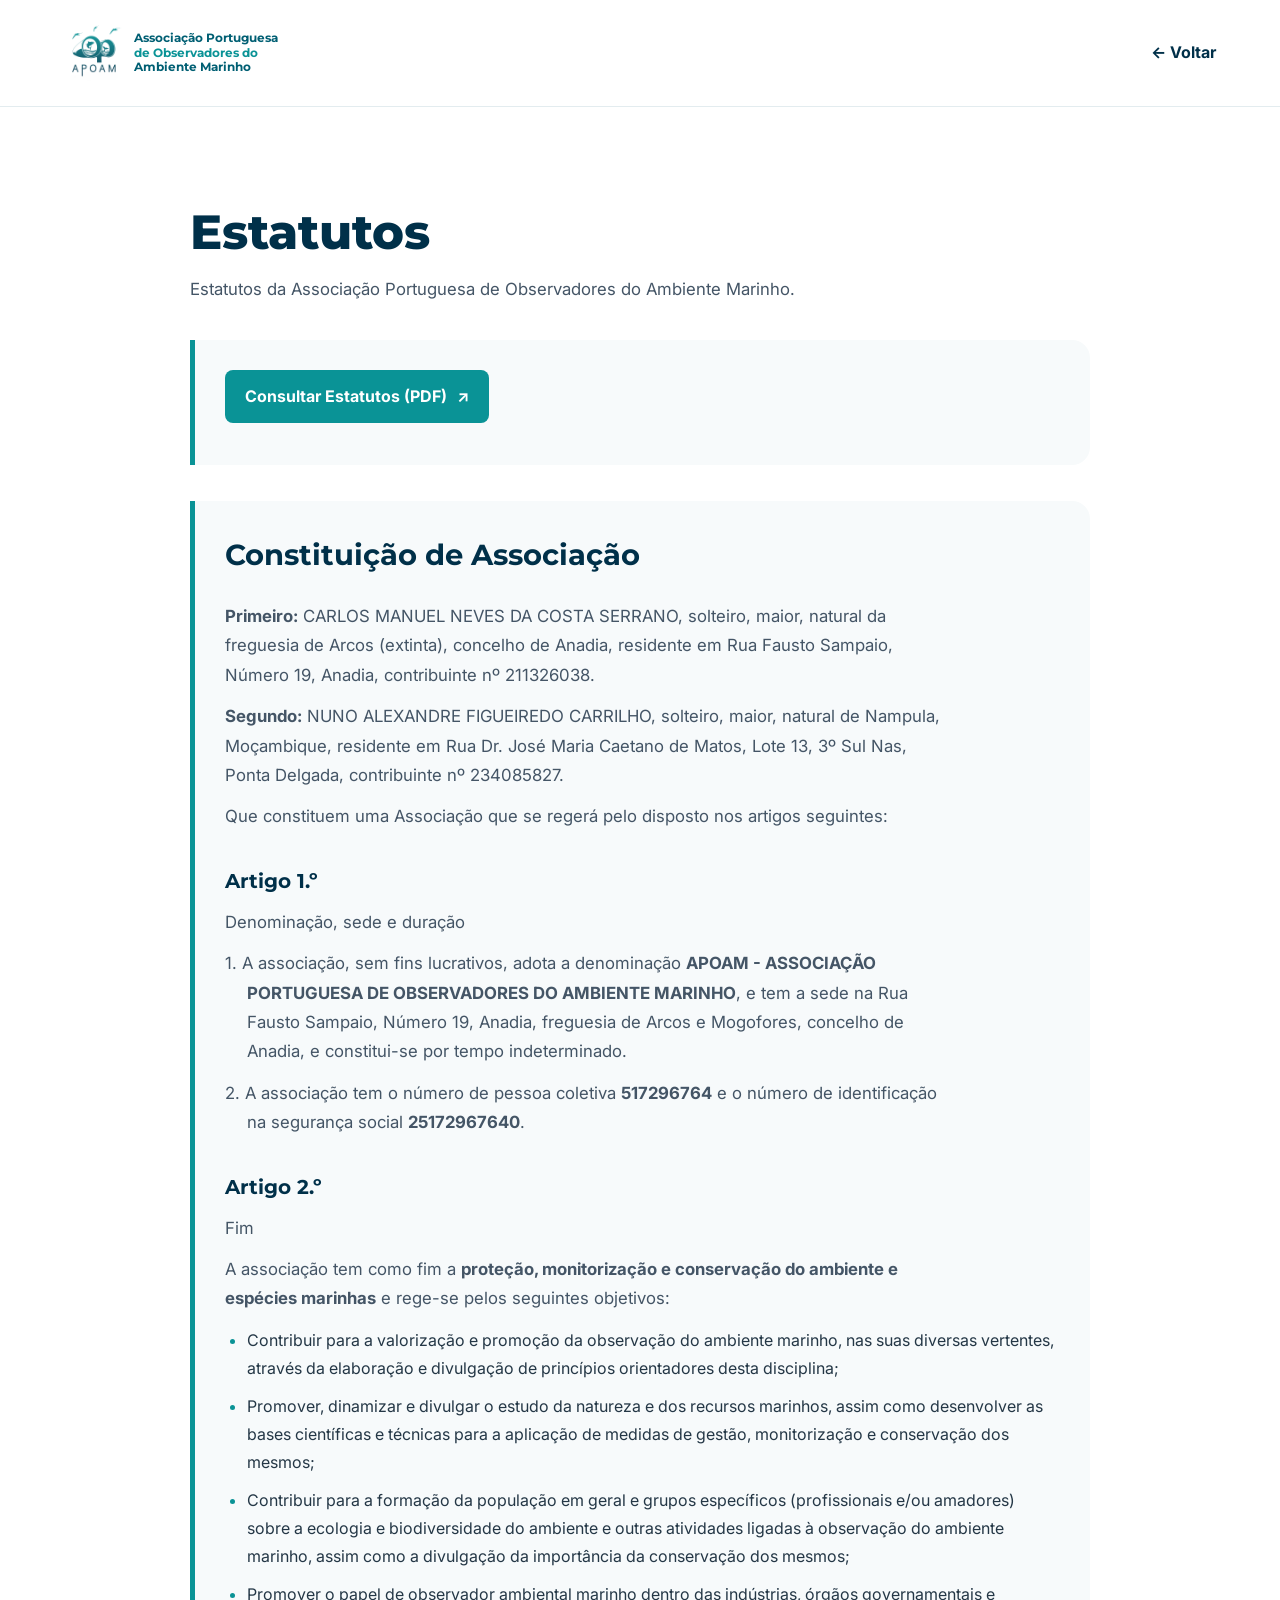
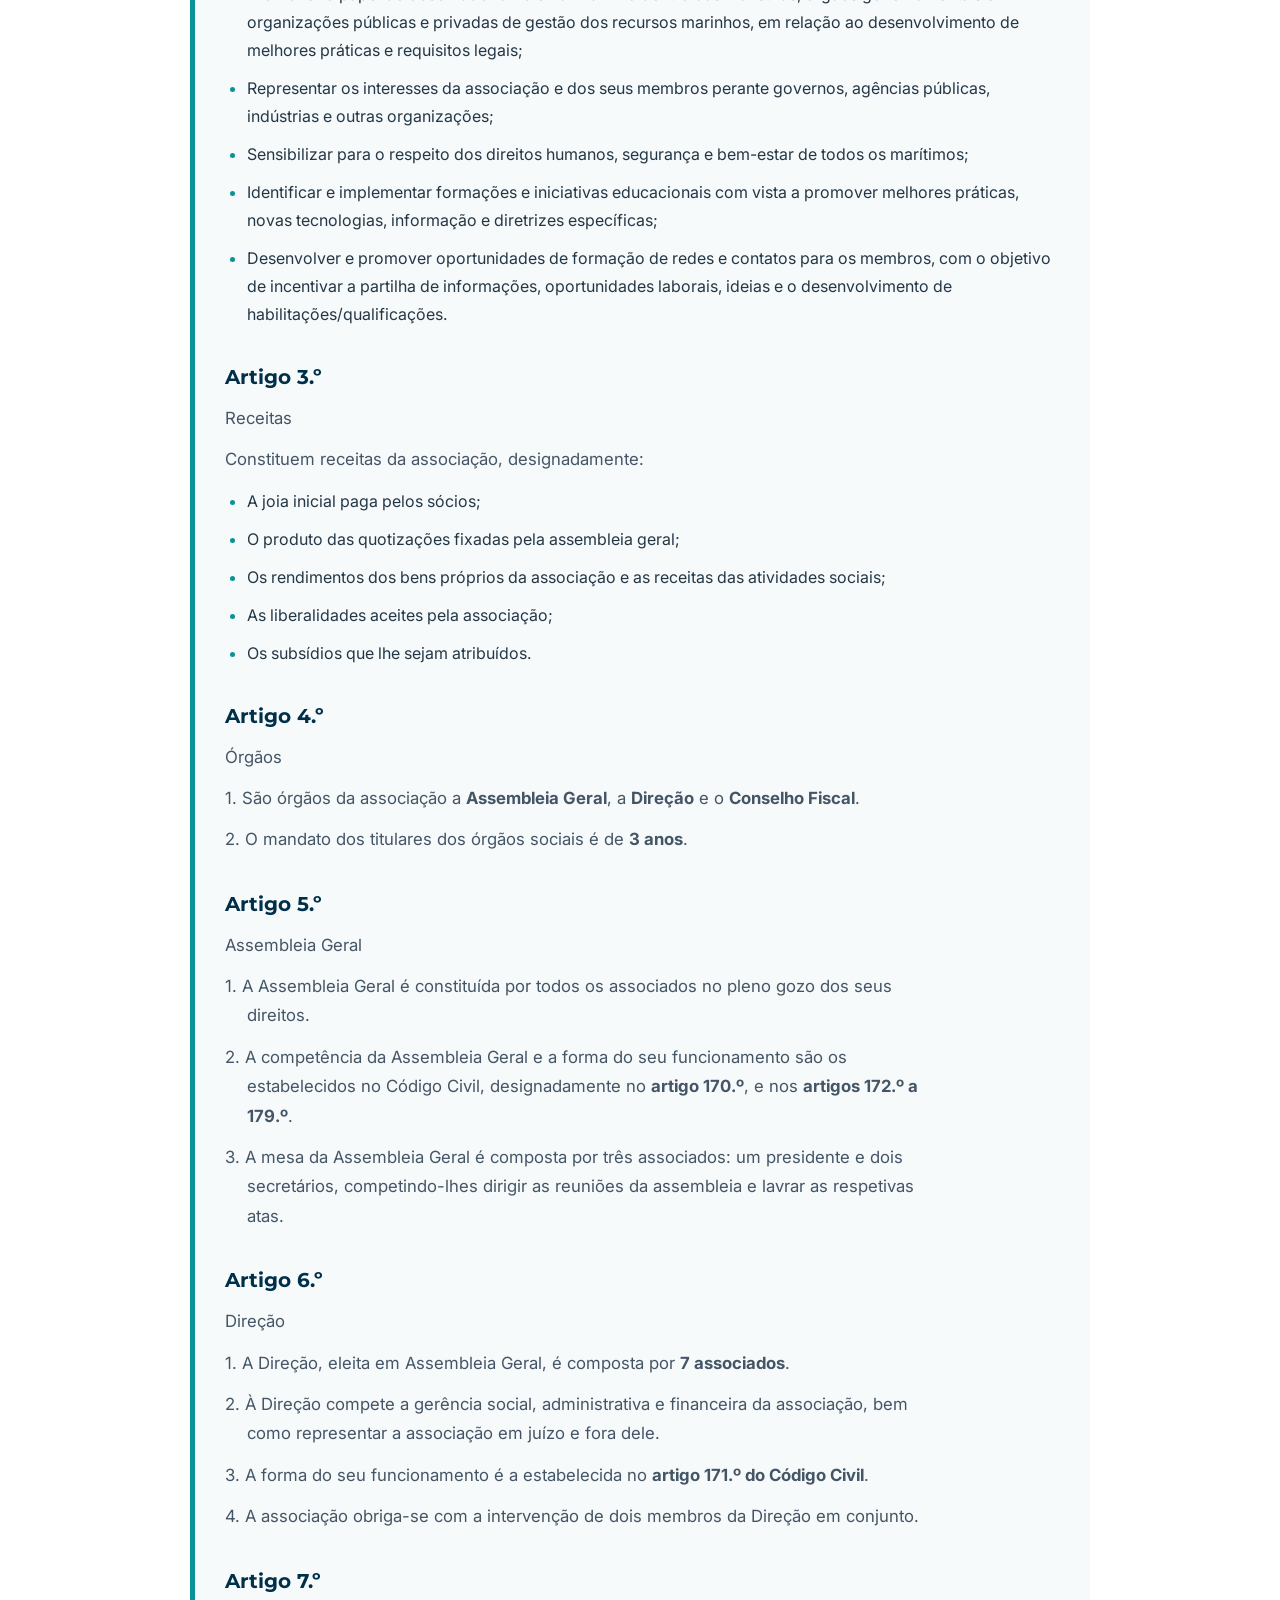
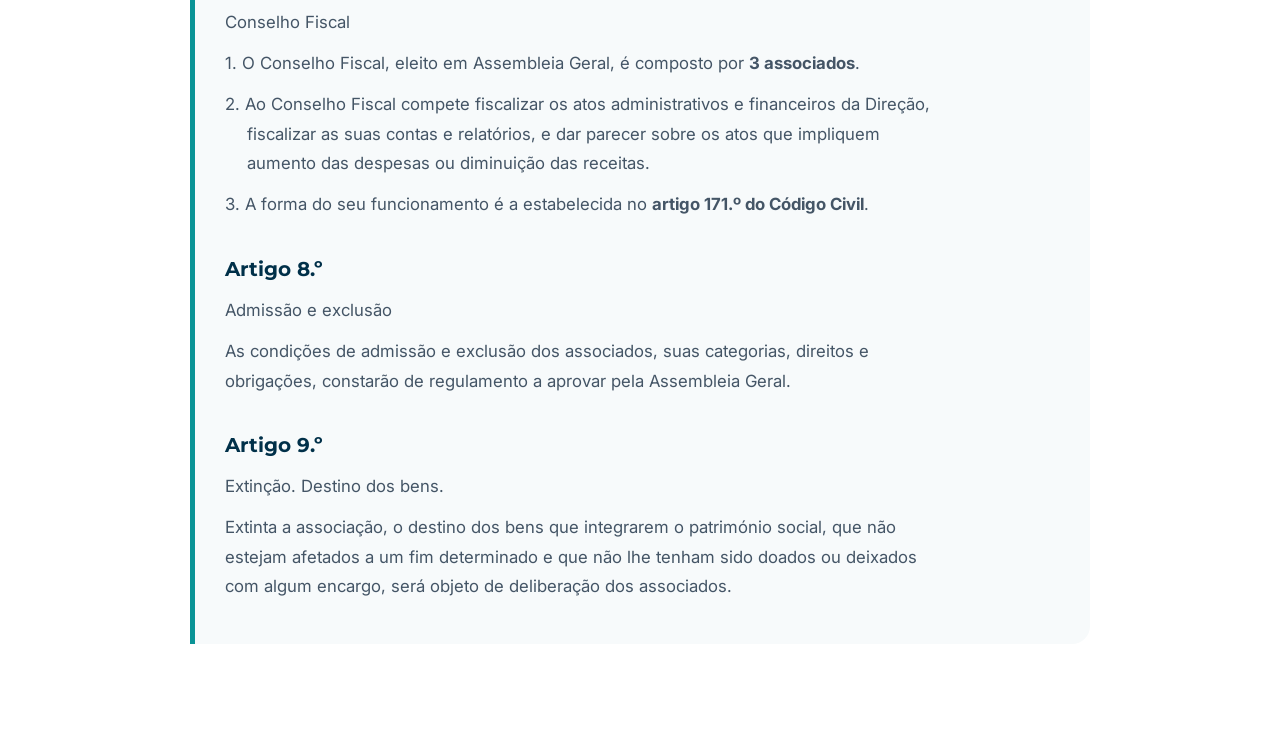
==== commit 4083117d: "update estatutos" ====
--- a/estatutos.html
+++ b/estatutos.html
@@ -26,7 +26,7 @@
                 <span aria-hidden="true">↗</span>
             </a>
         </div>
-		<div class="estatutos-content">
+		<div class="document-placeholder regulation-content estatutos-content">
         <h2>Constituição de Associação</h2>
 
         <p>
@@ -41,19 +41,17 @@
             Que constituem uma Associação que se regerá pelo disposto nos artigos seguintes:
         </p>
 
-        ---
         <h3>Artigo 1.º</h3>
-        <h4>Denominação, sede e duração</h4>
-        <p>
+        <p class="article-title">Denominação, sede e duração</p>
+        <p class="document-clause">
             1. A associação, sem fins lucrativos, adota a denominação <strong>APOAM - ASSOCIAÇÃO PORTUGUESA DE OBSERVADORES DO AMBIENTE MARINHO</strong>, e tem a sede na Rua Fausto Sampaio, Número 19, Anadia, freguesia de Arcos e Mogofores, concelho de Anadia, e constitui-se por tempo indeterminado.
         </p>
-        <p>
+        <p class="document-clause">
             2. A associação tem o número de pessoa coletiva <strong>517296764</strong> e o número de identificação na segurança social <strong>25172967640</strong>.
         </p>
 
-        ---
         <h3>Artigo 2.º</h3>
-        <h4>Fim</h4>
+        <p class="article-title">Fim</p>
         <p>
             A associação tem como fim a <strong>proteção, monitorização e conservação do ambiente e espécies marinhas</strong> e rege-se pelos seguintes objetivos:
         </p>
@@ -68,9 +66,8 @@
             <li>Desenvolver e promover oportunidades de formação de redes e contatos para os membros, com o objetivo de incentivar a partilha de informações, oportunidades laborais, ideias e o desenvolvimento de habilitações/qualificações.</li>
         </ul>
 
-        ---
         <h3>Artigo 3.º</h3>
-        <h4>Receitas</h4>
+        <p class="article-title">Receitas</p>
         <p>
             Constituem receitas da associação, designadamente:
         </p>
@@ -82,73 +79,66 @@
             <li>Os subsídios que lhe sejam atribuídos.</li>
         </ul>
 
-        ---
         <h3>Artigo 4.º</h3>
-        <h4>Órgãos</h4>
-        <p>
+        <p class="article-title">Órgãos</p>
+        <p class="document-clause">
             1. São órgãos da associação a <strong>Assembleia Geral</strong>, a <strong>Direção</strong> e o <strong>Conselho Fiscal</strong>.
         </p>
-        <p>
+        <p class="document-clause">
             2. O mandato dos titulares dos órgãos sociais é de <strong>3 anos</strong>.
         </p>
 
-        ---
         <h3>Artigo 5.º</h3>
-        <h4>Assembleia Geral</h4>
-        <p>
+        <p class="article-title">Assembleia Geral</p>
+        <p class="document-clause">
             1. A Assembleia Geral é constituída por todos os associados no pleno gozo dos seus direitos.
         </p>
-        <p>
+        <p class="document-clause">
             2. A competência da Assembleia Geral e a forma do seu funcionamento são os estabelecidos no Código Civil, designadamente no <strong>artigo 170.º</strong>, e nos <strong>artigos 172.º a 179.º</strong>.
         </p>
-        <p>
+        <p class="document-clause">
             3. A mesa da Assembleia Geral é composta por três associados: um presidente e dois secretários, competindo-lhes dirigir as reuniões da assembleia e lavrar as respetivas atas.
         </p>
 
-        ---
         <h3>Artigo 6.º</h3>
-        <h4>Direção</h4>
-        <p>
+        <p class="article-title">Direção</p>
+        <p class="document-clause">
             1. A Direção, eleita em Assembleia Geral, é composta por <strong>7 associados</strong>.
         </p>
-        <p>
+        <p class="document-clause">
             2. À Direção compete a gerência social, administrativa e financeira da associação, bem como representar a associação em juízo e fora dele.
         </p>
-        <p>
+        <p class="document-clause">
             3. A forma do seu funcionamento é a estabelecida no <strong>artigo 171.º do Código Civil</strong>.
         </p>
-        <p>
+        <p class="document-clause">
             4. A associação obriga-se com a intervenção de dois membros da Direção em conjunto.
         </p>
 
-        ---
         <h3>Artigo 7.º</h3>
-        <h4>Conselho Fiscal</h4>
-        <p>
+        <p class="article-title">Conselho Fiscal</p>
+        <p class="document-clause">
             1. O Conselho Fiscal, eleito em Assembleia Geral, é composto por <strong>3 associados</strong>.
         </p>
-        <p>
+        <p class="document-clause">
             2. Ao Conselho Fiscal compete fiscalizar os atos administrativos e financeiros da Direção, fiscalizar as suas contas e relatórios, e dar parecer sobre os atos que impliquem aumento das despesas ou diminuição das receitas.
         </p>
-        <p>
+        <p class="document-clause">
             3. A forma do seu funcionamento é a estabelecida no <strong>artigo 171.º do Código Civil</strong>.
         </p>
 
-        ---
         <h3>Artigo 8.º</h3>
-        <h4>Admissão e exclusão</h4>
+        <p class="article-title">Admissão e exclusão</p>
         <p>
             As condições de admissão e exclusão dos associados, suas categorias, direitos e obrigações, constarão de regulamento a aprovar pela Assembleia Geral.
         </p>
 
-        ---
         <h3>Artigo 9.º</h3>
-        <h4>Extinção. Destino dos bens.</h4>
+        <p class="article-title">Extinção. Destino dos bens.</p>
         <p>
             Extinta a associação, o destino dos bens que integrarem o património social, que não estejam afetados a um fim determinado e que não lhe tenham sido doados ou deixados com algum encargo, será objeto de deliberação dos associados.
         </p>
     </div>
 </main>
-    </main>
 </body>
 </html>
--- a/assets/css/style.css
+++ b/assets/css/style.css
@@ -246,46 +246,37 @@
 /* ABOUT */
 #about{background:#fff}
 #about .container{
+    display:block;
+}
+.about-content{
+    width:min(92%,1100px);
+    margin:0 auto;
     display:grid;
-    grid-template-columns:1.1fr .9fr;
-    gap:80px;
-    align-items:center;
-}
-#about .text{animation:fadeInLeft .9s ease}
-#about h2{
-    position:relative;
-    display:inline-block;
-    margin-bottom:35px;
-}
-#about h2::after{
-    content:"";
-    position:absolute;
-    left:0;
-    bottom:-12px;
-    width:70px;
-    height:5px;
-    border-radius:10px;
-    background:var(--turquoise);
-}
+    grid-template-columns:1fr 320px;
+    gap:60px;
+    align-items:stretch;
+}
+#about .section-header{margin-bottom:45px}
+.about-text{min-width:0}
 #about p{
     margin-bottom:25px;
     color:#556677;
     font-size:1.08rem;
 }
-#about .text ul,
+#about .about-text ul,
 #mission .mission-content ul,
 #observer .observer-content ul {
     list-style:disc;
     padding-left:25px;
     margin:10px 0 25px;
 }
-#about .text li,
+#about .about-text li,
 #mission .mission-content li,
 #observer .observer-content li {
     margin-bottom:12px;
     color:#556677;
 }
-#about .text li::marker,
+#about .about-text li::marker,
 #mission .mission-content li::marker,
 #observer .observer-content li::marker {
 	color:var(--turquoise);
@@ -304,15 +295,16 @@
     background:var(--turquoise);
     transform:translateY(-4px);
 }
-#about .image{position:relative}
 #about .about-images{
-    display:grid;
-    grid-template-columns:1fr;
+    display:flex;
+    flex-direction:column;
     gap:20px;
+    width:100%;
+    align-self:center;
 }
 #about .about-images img{
     width:100%;
-    height:360px;
+    height:220px;
     object-fit:cover;
     border-radius:var(--radius);
     box-shadow:var(--shadow);
@@ -520,7 +512,9 @@
     text-indent:-1.4rem;
 }
 .document-download{
-    display:inline-flex;
+    display:flex;
+	width: fit-content;
+	margin-bottom:12px;
     align-items:center;
     gap:10px;
     padding:13px 20px;
@@ -535,7 +529,19 @@
     background:var(--ocean);
     transform:translateY(-2px);
 }
+.report-links{
+    display:flex;
+    flex-direction:column;
+    align-items:flex-start;
+    gap:12px;
+}
+.report-links .document-download{
+    margin-bottom:0;
+}
 .governing-bodies section + section{
+    margin-top:42px;
+}
+.governing-bodies > section:first-of-type{
     margin-top:42px;
 }
 .governing-bodies dl{
@@ -680,9 +686,6 @@
     .cards{grid-template-columns:repeat(2,1fr)}
     .gallery{grid-template-columns:repeat(2,1fr)}
     .institutional-grid{grid-template-columns:repeat(2,1fr)}
-    #about .container{grid-template-columns:1fr;gap:50px}
-    #about .about-images{grid-template-columns:1fr}
-    #about .about-images img{height:300px}
     .stats-container{grid-template-columns:repeat(2,1fr)}
 }
 
@@ -764,7 +767,7 @@
         white-space:normal;
     }
     .nav-menu a::after{display:none}
-    .nav-menu .join-nav{
+    .navbar .nav-menu .join-nav{
         display:block;
         width:100%;
         margin-top:8px;
@@ -780,8 +783,10 @@
     .hero-logo{width:100%;height:auto;border-radius:12px}
     .scroll-indicator{display:none}
     .section{padding:80px 0}
-    #about .container{width:92%;grid-template-columns:1fr;gap:42px}
+    .about-content{width:92%;grid-template-columns:1fr;gap:35px}
     #about p{font-size:1rem}
+    #about .about-images{display:grid;grid-template-columns:1fr;gap:16px}
+    #about .about-images img{height:260px}
     .cards{width:92%;grid-template-columns:1fr;gap:24px}
     .card{padding:38px 25px}
     .gallery{width:92%;grid-template-columns:1fr;gap:16px}
@@ -789,11 +794,11 @@
     .institutional-grid{grid-template-columns:1fr}
     .stats-container{width:92%;grid-template-columns:1fr;gap:20px}
     .mission-content,
-    .observer-content{width:92%;grid-template-columns:1fr;gap:35px}
+    .observer-section .observer-content{width:92%;grid-template-columns:1fr;gap:35px}
     .mission-content p,
     .observer-content p{font-size:1rem;line-height:1.7}
-    .observer-images{display:grid;grid-template-columns:1fr;gap:16px}
-    .observer-images img{height:260px}
+    .observer-section .observer-images{display:grid;grid-template-columns:1fr;gap:16px}
+    .observer-section .observer-images img{height:260px}
     .volunteer-section{padding:65px 15px}
     .volunteer-box{width:100%;padding:40px 22px;border-radius:16px}
     .footer-grid{width:92%;grid-template-columns:1fr;gap:35px;text-align:center}
@@ -877,7 +882,7 @@
     display: grid;
     grid-template-columns: 1fr 320px;
     gap: 60px;
-    align-items: start;
+    align-items: stretch;
 }
 
 .observer-text {
@@ -888,6 +893,7 @@
     display: flex;
     flex-direction: column;
     gap: 20px;
+    align-self: center;
 }
 
 .observer-images img {
@@ -910,45 +916,6 @@
 
 
 /* =========================================================
-   MOBILE
-   ========================================================= */
-
-@media (max-width: 850px) {
-
-    .mission-content,
-    .observer-content {
-    width: 92%;
-    grid-template-columns: 1fr;
-    gap: 35px;
-}
-
-.observer-images {
-    display: grid;
-    grid-template-columns: 1fr;
-    gap: 16px;
-}
-
-.observer-images img {
-    height: 260px;
-}
-
-    .mission-content p,
-    .observer-content p {
-        font-size: 1rem;
-        line-height: 1.7;
-    }
-
-}
-html {
-    scroll-padding-top: 90px;
-}
-
-@media (max-width: 500px) {
-    html {
-        scroll-padding-top: 75px;
-    }
-}
-/* =========================================================
    DESTAQUE "JUNTA-TE" NA NAVBAR
    ========================================================= */
 
@@ -970,22 +937,6 @@
 /* Remove o efeito de linha inferior apenas deste botão */
 .nav-menu .join-nav::after {
     display: none;
-}
-@media (max-width: 850px) {
-
-    .nav-menu .join-nav {
-        display: block;
-        width: 100%;
-        margin-top: 8px;
-        padding: 12px 15px;
-        text-align: center;
-        border-radius: 8px;
-    }
-
-    .social-links {
-        justify-content: center;
-    }
-
 }
 /* Centrar títulos e subtítulos das secções */ 
 
@@ -1040,3 +991,91 @@
     border-color: var(--turquoise);
     transform: translateY(-3px);
 }
+
+.store-catalog{
+    display:grid;
+    grid-template-columns:repeat(2, minmax(0, 1fr));
+    gap:28px;
+    margin-top:42px;
+}
+
+.product-card{
+    display:grid;
+    grid-template-columns:1fr 1fr;
+    overflow:hidden;
+    border-radius:var(--radius);
+    background:#fff;
+    box-shadow:var(--shadow);
+}
+
+.product-card img{
+    display:block;
+    width:100%;
+    height:100%;
+    min-height:260px;
+    object-fit:cover;
+}
+
+.product-info{
+    display:flex;
+    flex-direction:column;
+    justify-content:center;
+    padding:24px;
+}
+
+.product-info h2{
+    margin-bottom:12px;
+    color:var(--ocean);
+}
+
+.product-info p{
+    margin-bottom:10px;
+}
+
+.store-order{
+    margin-top:48px;
+    padding:32px;
+    border-radius:var(--radius);
+    text-align:center;
+    background:var(--light);
+}
+
+.store-order h2{
+    margin-bottom:12px;
+}
+
+.store-order p{
+    margin:0 auto 22px;
+}
+
+.order-button{
+    display:inline-block;
+    padding:14px 24px;
+    border-radius:8px;
+    color:#fff;
+    font-weight:700;
+    background:var(--turquoise);
+}
+
+.order-button:hover{
+    color:#fff;
+    background:var(--ocean);
+}
+
+@media (max-width:850px){
+    .store-catalog{
+        grid-template-columns:1fr;
+    }
+}
+
+@media (max-width:500px){
+    .product-card{
+        grid-template-columns:1fr;
+    }
+
+    .product-card img{
+        height:auto;
+        min-height:0;
+        aspect-ratio:4 / 5;
+    }
+}
